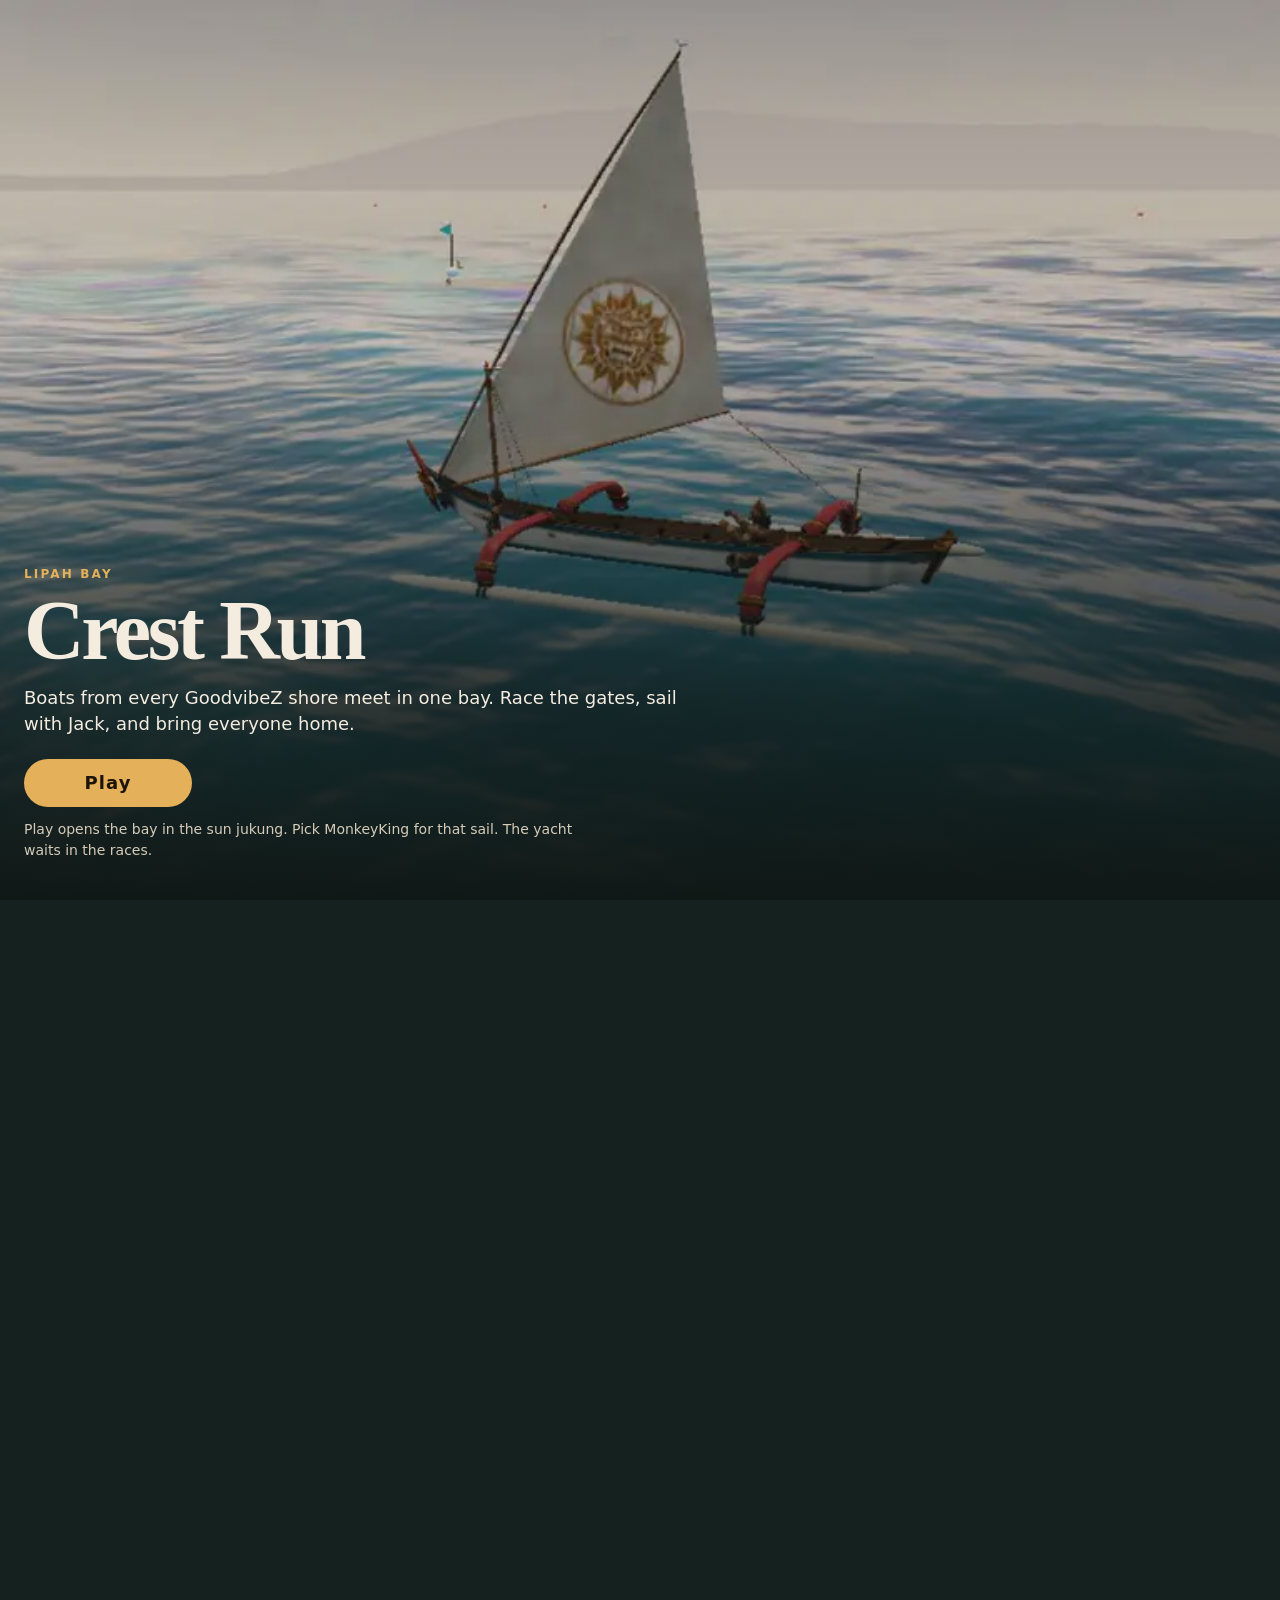
==== index.html @ a3e2baae "Deck HUD, Coastal Run naming, and restart stays in deck mode (#4) * Give Coastal Run its own deck HU" ====
<!doctype html>
<html lang="en">
<head>
<meta charset="utf-8">
<meta name="viewport" content="width=device-width, initial-scale=1, maximum-scale=1, user-scalable=no, viewport-fit=cover">
<meta name="mobile-web-app-capable" content="yes">
<meta name="apple-mobile-web-app-capable" content="yes">
<meta name="apple-mobile-web-app-status-bar-style" content="black-translucent">
<meta name="apple-mobile-web-app-title" content="Crest Run">
<meta name="theme-color" content="#101816">
<meta name="description" content="Crest Run is the bay where the boats meet. Race, sail with Jack, and bring everyone home.">
<link rel="preload" as="image" href="./assets/film/bay-poster.webp" fetchpriority="high">
<link rel="manifest" href="./manifest.webmanifest">
<link rel="icon" href="./assets/icon.svg" type="image/svg+xml">
<link rel="apple-touch-icon" href="./assets/icon-180.png">
<title>Crest Run</title>
<link rel="stylesheet" href="./css/game.css?v=b016c49c">
<script type="importmap">{ "imports": { "three": "./vendor/three-0.186.1/build/three.module.js", "three/addons/": "./vendor/three-0.186.1/examples/jsm/" } }</script>
</head>
<body>
<canvas id="c"></canvas>

<!-- the play layer takes the thumbs during a race -->
<div id="play" class="layer hidden"></div>

<div id="hud" class="layer hidden" aria-live="off">
  <div id="h-edge"></div>
  <div id="h-prog"><i id="h-prog-me"></i></div>
  <div id="h-pos"><b id="h-place">1</b><span id="h-of">/4</span><small id="h-lap">LAP 1/2</small></div>
  <div id="h-clock"><b id="h-time">0:00.0</b><small id="h-gap"></small></div>
  <div id="h-top">
    <button id="h-view" class="hbtn" aria-label="Change the view"><svg viewBox="0 0 24 24"><path d="M2 12s4-7 10-7 10 7 10 7-4 7-10 7S2 12 2 12z" fill="none" stroke="currentColor" stroke-width="2"/><circle cx="12" cy="12" r="3" fill="currentColor"/></svg></button>
    <button id="h-recentre" class="hbtn" aria-label="Recentre steering"><svg viewBox="0 0 24 24"><circle cx="12" cy="12" r="8" fill="none" stroke="currentColor" stroke-width="2"/><circle cx="12" cy="12" r="2.2" fill="currentColor"/><path d="M12 1v5M12 18v5M1 12h5M18 12h5" stroke="currentColor" stroke-width="2"/></svg></button>
    <button id="h-vr" class="hbtn hidden" aria-label="Play in the headset"><b>VR</b></button>
    <button id="h-pause" class="hbtn" aria-label="Pause"><svg viewBox="0 0 24 24"><rect x="6" y="5" width="4" height="14" rx="1" fill="currentColor"/><rect x="14" y="5" width="4" height="14" rx="1" fill="currentColor"/></svg></button>
  </div>
  <div id="h-arrow"><svg viewBox="0 0 40 40"><path d="M20 4l12 20h-8v12h-8V24H8z" fill="currentColor"/></svg></div>
  <div id="h-msg"></div>
  <div id="h-count"></div>
  <div id="h-warn"></div>
  <div id="bossbar"><b id="bb-name"></b><div id="bb-hp"><i id="bb-hp-fill"></i></div><div id="bb-st"><i id="bb-st-fill"></i></div><small id="bb-cast"></small></div>
  <!-- speed and boost sit beside the boost button, clear of the player's yacht in the middle -->
  <div id="h-dash">
    <span id="h-chain"></span>
    <div id="h-speed"><b id="h-kmh">0</b><small id="h-unit">km/h</small></div>
    <div id="h-boost"><i id="h-boost-fill"></i></div>
  </div>
  <div id="h-left"><div id="h-steer"><i id="h-knob"></i></div><span id="h-left-label">HOLD: DRIFT</span></div>
  <div id="h-boostbtn"><span>BOOST</span></div>
  <!-- the level on the deck: where the gun points, and the flare (shown in its second half) -->
  <div id="deck-cross"><i></i></div>
  <button id="h-flare" class="hidden" aria-label="Fire a flare"><b>FLARE</b><small id="h-flares">3</small></button>
  <div id="h-deck">
    <p id="h-deck-title">Coastal Run: Iron Hawk</p>
    <p id="h-deck-hull">HULL ●●●●●</p>
    <p id="h-deck-ammo">AMMO 36</p>
    <p id="h-deck-flares">FLARES 0</p>
    <div id="h-deck-armour"><span id="h-deck-armour-label">HAWK ARMOUR ▮▮▮▮</span><i id="h-deck-armour-bar"><b id="h-deck-armour-fill"></b></i></div>
  </div>
  <p id="h-deck-goal"></p>
  <section id="sail-wind" aria-label="Sailing feedback">
    <div class="sail-eyebrow">JACK'S SAILING TRIAL</div>
    <div class="sail-wind-row">
      <svg class="sail-compass" viewBox="0 0 64 64" aria-hidden="true">
        <circle cx="32" cy="32" r="29" fill="none" stroke="currentColor" opacity=".28"/>
        <path d="M32 22l6 20H26z" fill="currentColor" opacity=".6"/>
        <g id="sail-wind-arrow"><path d="M32 4v13m-4-4l4 5 4-5" fill="none" stroke="currentColor" stroke-width="2.5" stroke-linecap="round" stroke-linejoin="round"/></g>
      </svg>
      <div><small>APPARENT WIND</small><strong id="sail-wind-speed">Finding the breeze</strong><span id="sail-wind-from">Wind felt aboard</span></div>
    </div>
  </section>
  <section id="sail-lesson" class="hidden" aria-label="Sailing lesson" aria-live="polite">
    <span id="sail-lesson-step" class="sail-eyebrow">SAILING SCHOOL</span>
    <h2 id="sail-lesson-title">Find the breeze</h2>
    <p id="sail-lesson-note">A little time on the water before your first voyage.</p>
    <progress id="sail-lesson-progress" value="0" max="1" aria-label="Progress through this exercise"></progress>
    <div class="sail-lesson-actions"><button id="sail-lesson-skip" class="ghost" type="button">Sail freely</button><button id="sail-lesson-done" class="ghost hidden" type="button">Back to the bay</button></div>
  </section>
  <section id="sail-controls" aria-label="Sail controls">
    <div class="sail-control-head"><strong>Sail trim</strong><button id="sail-auto" type="button" aria-pressed="true">Assist ON</button></div>
    <label for="sail-sheet" class="sail-range-label"><span>Ease out</span><span>Sheet in</span></label>
    <input id="sail-sheet" type="range" min="0" max="100" step="1" value="50" aria-label="Sail sheet, from fully eased to sheeted in"/>
    <p id="sail-trim-state">Assist follows the wind</p>
    <div class="sail-floats" aria-label="Outrigger loading">
      <div><span>Port float</span><i><b id="sail-load-port"></b></i></div>
      <div><span>Starboard float</span><i><b id="sail-load-starboard"></b></i></div>
    </div>
    <p id="sail-load-state">Balanced</p>
    <details id="sail-balance">
      <summary>Balance the boat</summary>
      <label for="sail-rig">Rig balance <span id="sail-rig-value">Centred</span></label>
      <input id="sail-rig" type="range" min="-100" max="100" step="1" value="0" aria-label="Rig balance, effort aft to forward"/>
      <div class="sail-range-label"><span>Effort aft</span><span>Effort forward</span></div>
      <label for="sail-crew">Crew weight <span id="sail-crew-value">Centred</span></label>
      <input id="sail-crew" type="range" min="-100" max="100" step="1" value="0" aria-label="Crew weight, port to starboard"/>
      <div class="sail-range-label"><span>Port</span><span>Starboard</span></div>
      <p id="sail-control-help">Slide left to steer. Move the sheet to take over.</p>
    </details>
  </section>
</div>

<div id="screens" aria-hidden="true">
  <section id="s-boot" class="screen show">
    <div class="logo"><span>CREST</span> <span>RUN</span></div>
    <div class="bar"><i id="boot-bar"></i></div>
    <p id="boot-msg" class="dim">Loading the sea...</p>
    <button id="b-reload" class="ghost hidden">Reload</button>
  </section>

  <section id="s-title" class="screen">
    <div class="logo big"><span>CREST</span> <span>RUN</span></div>
    <p class="tag">The bay where the boats meet.</p>
    <button id="b-start" class="cta">START</button>
    <p id="title-note" class="dim small"></p>
    <div class="corner"><button id="b-title-settings" class="ghost">Settings</button></div>
    <p id="title-build" class="build"></p>
  </section>

  <!-- The bay has its own entrance and journey hub; the root racing game keeps its menu. -->
  <section id="s-bay" class="screen" aria-labelledby="bay-heading">
    <div class="bay-shell">
      <header class="bay-head">
        <div class="bay-brand">
          <img class="bay-mark" src="./assets/textures/sail-emblem.webp" width="52" height="52" alt="" decoding="async">
          <div><span>MONKEYKING &amp; JACK</span><small>LIPAH BAY</small></div>
        </div>
        <div class="hero-actions"><button id="b-bay-races" class="ghost" type="button">Races</button><button id="bay-settings" class="ghost" type="button">Settings</button></div>
      </header>
      <div class="bay-layout">
        <div class="bay-intro">
          <span class="bay-eyebrow">FROM THIS LITTLE BEACH</span>
          <h1 id="bay-heading">Your boat.<br>Your bay.<br>Three voyages.</h1>
          <p class="bay-intro-copy">Read the water, look after one another, and bring everyone home.</p>
          <div class="bay-embark">
            <button id="bay-continue" class="cta" type="button">BEGIN THE MORNING</button>
            <p id="bay-continue-note">Start with Glass Morning, at first light.</p>
          </div>
          <div class="bay-school-row"><button id="bay-practice" class="bay-school" type="button"><span><strong>Sail with Jack</strong><small>Find your balance before the voyage</small></span><span aria-hidden="true">&#x2197;</span></button><button id="bay-replay" class="ghost hidden" type="button">Repeat sailing lesson</button></div>
        </div>
        <div class="bay-voyages">
          <div class="bay-voyages-head"><h2>Three ways home</h2><span id="bay-progress">Your first morning awaits</span></div>
          <div id="bay-journeys" class="bay-journeys" aria-label="Choose a voyage"></div>
          <p class="bay-footnote">Wind, current and the choices you make.</p>
        </div>
      </div>
    </div>
  </section>

  <section id="s-cal" class="screen">
    <div class="panel narrow">
      <h2 id="cal-title">Hold your phone like a steering wheel</h2>
      <div id="cal-wheel"><i id="cal-needle"></i></div>
      <p id="cal-msg">Keep it still for a moment...</p>
      <p id="cal-sound" class="dim small">You should have heard a chime. No sound? Turn the volume up and check the silent switch.</p>
      <div class="row center">
        <button id="b-cal-anyway" class="ghost hidden">Use this position</button>
        <button id="b-cal-touch" class="ghost">Steer by touch instead</button>
      </div>
    </div>
  </section>

  <section id="s-menu" class="screen">
    <div class="menu">
      <div class="menu-head">
        <div class="logo small"><span>CREST</span> <span>RUN</span></div>
        <div class="tabs" id="m-modes"><button data-mode="race" class="on">Race</button><button data-mode="trial">Time trial</button><button data-mode="rescue">Rescue</button><button data-mode="voyage">Voyage</button><button id="b-sailing" data-mode="sailing">Sailing trial</button></div>
        <button id="b-menu-bay" class="ghost" type="button">The bay</button>
        <button id="b-menu-settings" class="ghost">Settings</button>
      </div>
      <div id="m-courses" class="cards"></div>
      <div class="menu-foot">
        <div class="pick" id="p-tune"><small>Tune</small><div id="m-tunes" class="chips one-line"></div></div>
        <div class="pick" id="m-diff-wrap"><small id="m-diff-label">Rivals</small><div id="m-diff" class="chips one-line"><button data-diff="easy">Easy</button><button data-diff="normal">Normal</button><button data-diff="hard">Hard</button></div></div>
        <div class="pick boat-pick" id="p-colour"><small>Boat</small><div id="m-boats" class="boat-cards"></div><div id="m-liveries" class="dots"></div></div>
        <p id="m-hint"></p>
        <button id="b-go" class="cta">RACE</button>
      </div>
    </div>
  </section>

  <section id="s-results" class="screen">
    <div class="panel wide results">
      <!-- the title across the top, two columns under it, the tip on one line: every line stands clear of the buttons in a
           browser tab of a small phone too -->
      <h2 id="r-title"></h2>
      <div class="res-cols">
        <div class="res-main">
          <div class="res-top"><div id="r-place"></div><div><p id="r-time"></p><p id="r-best" class="dim"></p></div><div id="r-medal"></div></div>
          <ul id="r-news"></ul>
        </div>
        <div class="res-side">
          <div id="r-table"></div>
          <p id="r-stats" class="dim small"></p>
        </div>
      </div>
      <p id="r-tip" class="small"></p>
      <div class="row center sticky"><button id="b-nextcourse" class="cta hidden"></button><button id="b-retry" class="cta">RACE AGAIN</button><button id="b-next" class="ghost">Courses</button></div>
    </div>
  </section>

  <!-- a rescue voyage: the three choices before leaving (Kies), and the telling on the beach afterwards (Veranker) -->
  <section id="s-kies" class="screen">
    <div class="panel wide kies">
      <h2 id="k-title"></h2>
      <p id="k-story" class="small"></p>
      <p id="k-ask" class="small"></p>
      <div id="k-rows"></div>
      <div class="row center sticky"><button id="b-kies-go" class="cta">SAIL</button><button id="b-kies-book" class="ghost">Leaves</button><button id="b-kies-back" class="ghost">Back</button></div>
    </div>
  </section>
  <section id="s-beach" class="screen">
    <div class="panel wide beach">
      <h2 id="v-title"></h2>
      <div class="vcols"><div id="v-qs"></div><div id="v-leaves"></div></div>
      <div class="row center sticky"><button id="b-beach-done" class="cta">DONE</button></div>
    </div>
  </section>

  <section id="s-pause" class="screen">
    <div class="panel narrow">
      <h2>Paused</h2>
      <div class="col">
        <button id="b-resume" class="cta">RESUME</button>
        <button id="b-restart" class="ghost">Restart</button>
        <button id="b-pause-settings" class="ghost">Settings</button>
        <button id="b-quit" class="ghost">Quit to courses</button>
      </div>
    </div>
  </section>

  <section id="s-settings" class="screen">
    <div class="panel wide">
      <h2>Settings</h2>
      <div class="grid" id="set-grid">
        <label>Steering<div class="chips" data-set="steering"><button data-v="auto">Auto</button><button data-v="tilt">Tilt</button><button data-v="touch">Touch</button></div></label>
        <label><span>Full lock at <b id="set-maxdeg-v">25</b> degrees of tilt</span><input id="set-maxdeg" type="range" min="12" max="40" step="1"></label>
        <label>Reverse tilt<div class="chips" data-set="invert"><button data-v="false">Off</button><button data-v="true">On</button></div></label>
        <label>Camera<div class="chips" data-set="camera"><button data-v="chase">Chase</button><button data-v="high">High</button><button data-v="low">Low</button></div></label>
        <label>Camera motion<div class="chips" data-set="motion"><button data-v="full">Full</button><button data-v="calm">Calm</button></div></label>
        <label>Sound<div class="chips" data-set="sound"><button data-v="true">On</button><button data-v="false">Off</button></div></label>
        <label>Music<div class="chips" data-set="music"><button data-v="true">On</button><button data-v="false">Off</button></div></label>
        <label>Picture quality<div class="chips" data-set="quality"><button data-v="auto">Auto</button><button data-v="low">Low</button><button data-v="mid">Mid</button><button data-v="high">High</button></div></label>
        <label>Speed in<div class="chips" data-set="units"><button data-v="kmh">km/h</button><button data-v="kn">knots</button></div></label>
      </div>
      <div class="row center sticky">
        <button id="b-recal" class="ghost">Set straight ahead again</button>
        <button id="b-card" class="ghost">Test card</button>
        <button id="b-set-done" class="cta">DONE</button>
      </div>
    </div>
  </section>

  <section id="s-card" class="screen">
    <div class="panel wide">
      <h2>Test card</h2>
      <p class="dim small">Numbers of this phone and this session, for the test notes. Copy it and paste it in the chat.</p>
      <pre id="card-text"></pre>
      <div class="row center"><button id="b-card-copy" class="cta">COPY</button><button id="b-card-reset" class="ghost">Erase progress</button><button id="b-card-done" class="ghost">Back</button></div>
    </div>
  </section>

  <section id="s-resume" class="screen">
    <div class="panel narrow"><h2>Paused</h2><p>The game was in the background.</p><button id="b-resume2" class="cta">RESUME</button></div>
  </section>

  <section id="s-sensors" class="screen">
    <div class="panel narrow"><h2>The motion sensors stopped</h2><p>The race is paused. Steer with your left thumb: slide it left and right. Your right thumb boosts.</p>
      <div class="col"><button id="b-resume3" class="cta">RESUME WITH TOUCH</button><button id="b-sensors-tilt" class="ghost">Try tilt again</button></div></div>
  </section>

  <section id="s-rotate" class="screen solid">
    <div class="rot"><svg viewBox="0 0 64 64"><rect x="20" y="6" width="24" height="44" rx="4" fill="none" stroke="currentColor" stroke-width="3"/><path d="M50 40a22 22 0 0 1-18 18" fill="none" stroke="currentColor" stroke-width="3"/><path d="M30 54l3 5 4-6" fill="none" stroke="currentColor" stroke-width="3"/></svg><p>Turn your phone sideways</p>
      <p class="dim small">Nothing happens? Switch off Portrait Orientation Lock in Control Centre.</p></div>
  </section>
</div>
<div id="site">
  <a class="skip" href="#b-play">Skip to Play</a>
  <header class="hero">
    <div id="hero-media" class="hero-media">
      <img src="./assets/film/bay-poster.webp" alt="" width="960" height="540" fetchpriority="high" decoding="async">
      <video id="hero-film" muted loop playsinline poster="./assets/film/bay-poster.webp" preload="none" disablepictureinpicture disableremoteplayback>
        <source src="./assets/film/bay-loop.webm" type="video/webm">
        <source src="./assets/film/bay-loop.mp4" type="video/mp4">
      </video>
    </div>
    <div class="hero-shade"></div>
    <div class="hero-copy">
      <p class="eyebrow">Lipah Bay</p>
      <h1>Crest Run</h1>
      <p class="lede">Boats from every GoodvibeZ shore meet in one bay. Race the gates, sail with Jack, and bring everyone home.</p>
      <div class="hero-actions"><button id="b-play" class="cta" type="button">Play</button></div>
      <p class="hero-note">Play opens the bay in the sun jukung. Pick MonkeyKing for that sail. The yacht waits in the races.</p>
    </div>
  </header>
  <section class="band story" aria-labelledby="story-heading">
    <div class="band-inner">
      <h2 id="story-heading">One series, one shore</h2>
      <p>Crest Run is the connecting series. Race, time trial, MonkeyKing’s voyages, Jack’s sailing and Coastal Run: Iron Hawk share this water. The Emperor, Alpacalips and Friendly Fighters belong to the same story. The shore is temple stone, palm and lagoon. White, orange and cyan belong to the boats.</p>
      <ul class="series">
        <li><b>Emperor shooter</b><span>Coming soon</span></li>
        <li><b>Alpacalips</b><span>Part of the series</span></li>
        <li><b>Friendly Fighters</b><span>Part of the series</span></li>
        <li><b>Canal Crush</b><span>Coming soon</span></li>
        <li><b>K3-racer</b><span>Coming soon</span></li>
      </ul>
    </div>
  </section>
  <section class="band modes" aria-labelledby="modes-heading">
    <div class="band-inner">
      <h2 id="modes-heading">What you can play</h2>
      <div id="site-modes" class="mode-grid">
        <button type="button" class="mode-card" data-play="bay"><b>The bay</b><small>MonkeyKing and Jack. Three voyages from the beach.</small></button>
        <button type="button" class="mode-card" data-play="sailing"><b>Jack’s sailing</b><small>Wind, sheet and the balance of the floats.</small></button>
        <button type="button" class="mode-card" data-play="race"><b>Race</b><small>Gates, ramps and three rivals.</small></button>
        <button type="button" class="mode-card" data-play="trial"><b>Time trial</b><small>You, the clock and your ghost.</small></button>
        <button type="button" class="mode-card" data-play="hawk"><b>Coastal Run: Iron Hawk</b><small>Fought from the deck. The boat sails; you aim.</small></button>
        <button type="button" class="mode-card" data-play="llama"><b>Llama Island</b><small>Bring the crew and the llamas ashore.</small></button>
        <button type="button" class="mode-card" data-play="dragon"><b>The World Dragon</b><small>A boss the size of an island.</small></button>
        <button type="button" class="mode-card" data-play="levi"><b>The Leviathan</b><small>A sea guardian in three phases.</small></button>
      </div>
    </div>
  </section>
  <section class="band boats" aria-labelledby="boats-heading">
    <div class="band-inner">
      <h2 id="boats-heading">Your boat</h2>
      <p>The bay is sailed in a jukung. The yacht is there when you race.</p>
      <div id="site-boats" class="boat-cards">
        <button type="button" class="boat-card on" data-craft="sun" aria-pressed="true"><b>Sun jukung</b><small>White sail, orange and cyan. The boat Play uses.</small></button>
        <button type="button" class="boat-card" data-craft="mk" aria-pressed="false"><b>MonkeyKing jukung</b><small>The same hull, with the king’s sail.</small></button>
        <button type="button" class="boat-card" data-craft="yacht" aria-pressed="false"><b>Yacht</b><small>For the races. Play still opens the bay in a jukung.</small></button>
      </div>
    </div>
  </section>
  <p id="site-build" class="colophon"></p>
</div>
<div id="toast"></div>
<!-- a file of the game that does not arrive (a weak connection) must not leave "Loading the sea..." up for ever -->
<script>
window.addEventListener('error', function (e) {
  var t = e.target;
  if (window.__ready || !t || t === window || !(t.tagName === 'SCRIPT' || (t.tagName === 'LINK' && t.rel === 'stylesheet'))) return;
  var m = document.getElementById('boot-msg'), b = document.getElementById('b-reload');
  if (m) m.textContent = 'A file of the game did not arrive. Check the connection, then reload.';
  if (b) { b.classList.remove('hidden'); b.onclick = function () { location.reload(); }; }
}, true);
</script>
<script type="module" src="./src/main.mjs?v=b016c49c"></script>
</body>
</html>
---- css/game.css ----
/* game.css: the page is one canvas with the game's screens and the race display on top. Landscape phone first; the safe-area
   insets keep text and buttons clear of the notch and the home indicator. Written 2026-11-13 by the yacht project session.
   After review r3: every tap target is at least 44 px, nothing over the moving picture uses a backdrop blur (plain dark plates
   instead), race texts sit on a dark band, warnings and toasts stay out of the boat's area. */
:root { --gold: #e4b15a; --teal: #8fd0c8; --cyan: #3ec8d8; --livery: #ff7a2e; --paper: #f3ecdf; --muted: #d5cbb8;
  --ink: #101816; --panel: rgba(16, 24, 22, 0.9); --plate: rgba(22, 34, 32, 0.78); --line: rgba(228, 177, 90, 0.32);
  --serif: "Iowan Old Style", Palatino, "Palatino Linotype", Georgia, serif;
  --sans: system-ui, -apple-system, "Segoe UI", Roboto, "Helvetica Neue", Arial, sans-serif;
  --sl: env(safe-area-inset-left, 0px); --sr: env(safe-area-inset-right, 0px); --st: env(safe-area-inset-top, 0px); --sb: env(safe-area-inset-bottom, 0px); }
html, body { margin: 0; background: var(--ink); }
html:has(body.in-game), body.in-game { height: 100%; overflow: hidden; overscroll-behavior: none; }
body:not(.in-game) { min-height: 100%; overflow: auto; touch-action: pan-y; }
body:not(.in-game) #c,
body:not(.in-game) #screens,
body:not(.in-game) #hud,
body:not(.in-game) #play,
body:not(.in-game) #toast { visibility: hidden; }
body { font-family: var(--sans); color: var(--paper); font-size: 16px; line-height: 1.45;
  -webkit-user-select: none; user-select: none; -webkit-touch-callout: none; -webkit-tap-highlight-color: transparent; touch-action: none; }
:focus-visible { outline: 3px solid var(--gold); outline-offset: 3px; }
button { font: inherit; color: inherit; background: none; border: 0; padding: 0; cursor: pointer; touch-action: manipulation; }
#c { position: fixed; inset: 0; width: 100%; height: 100%; display: block; }
.layer { position: fixed; inset: 0; }
.hidden { display: none !important; }
.dim { opacity: 0.78; } .small { font-size: 12.5px; }
h2 { margin: 0 0 10px; font-size: 20px; letter-spacing: 0.02em; }
p { margin: 6px 0; }
/* a small padlock drawn with two boxes (no font, no picture) */
.lock { display: inline-block; position: relative; width: 10px; height: 8px; margin: 0 6px 0 1px; background: currentColor; border-radius: 2px; vertical-align: -1px; flex: none; }
.lock::before { content: ""; position: absolute; left: 1.5px; top: -5px; width: 4px; height: 5px; border: 1.5px solid currentColor; border-bottom: 0; border-radius: 3.5px 3.5px 0 0; }

/* ---------- screens ---------- */
#screens { position: fixed; inset: 0; z-index: 4; pointer-events: none; }
.screen { position: absolute; inset: 0; display: none; align-items: center; justify-content: center; flex-direction: column; text-align: center;
  padding: calc(10px + var(--st)) calc(14px + var(--sr)) calc(10px + var(--sb)) calc(14px + var(--sl)); box-sizing: border-box; pointer-events: auto; }
.screen.show { display: flex; }
.screen.solid { background: var(--ink); }
#s-title, #s-boot { background: linear-gradient(180deg, rgba(6, 18, 31, 0.10) 0%, rgba(6, 18, 31, 0.0) 45%, rgba(6, 18, 31, 0.55) 100%); }
#s-menu { background: rgba(6, 18, 31, 0.46); }
.logo { font-family: var(--serif); font-weight: 700; font-style: normal; letter-spacing: -0.03em; font-size: 44px; line-height: 0.95; text-shadow: 0 2px 12px rgba(0, 0, 0, 0.45); }
.logo span:first-child { color: var(--paper); } .logo span:last-child { color: var(--gold); }
.logo.big { font-size: min(17vh, 84px); } .logo.small { font-size: 22px; text-align: left; }
.tag { font-size: 16px; text-shadow: 0 1px 8px rgba(0, 0, 0, 0.6); margin: 10px 0 18px; }
.build { position: absolute; left: calc(14px + var(--sl)); bottom: calc(8px + var(--sb)); margin: 0; font-size: 12px; opacity: 0.6; text-shadow: 0 1px 3px rgba(0, 0, 0, 0.8); }
.bar { width: 220px; height: 5px; background: rgba(255, 255, 255, 0.18); border-radius: 3px; margin: 18px auto 8px; overflow: hidden; }
.bar i { display: block; height: 100%; width: 0; background: var(--gold); transition: width 0.25s; }
.cta { background: var(--gold); color: #1c1408; font-weight: 800; font-size: 18px; letter-spacing: 0.06em; padding: 0 28px; min-height: 48px; border-radius: 999px; min-width: 140px; }
.cta:focus-visible { outline-color: #1c1408; }
.cta:active { transform: scale(0.97); }
.ghost { border: 1px solid var(--line); background: var(--plate); padding: 0 16px; min-height: 44px; border-radius: 999px; font-weight: 600; font-size: 13.5px; }
.corner { position: absolute; right: calc(14px + var(--sr)); top: calc(12px + var(--st)); }
.panel { background: var(--panel); border: 1px solid var(--line); border-radius: 18px; padding: 16px 20px; max-height: 100%; overflow: auto; box-sizing: border-box; }
.panel { touch-action: pan-y; -webkit-overflow-scrolling: touch; }
.panel.narrow { width: min(430px, 92%); } .panel.wide { width: min(780px, 100%); }
.row { display: flex; gap: 10px; align-items: center; flex-wrap: wrap; margin-top: 12px; } .row.center { justify-content: center; }
/* the button row of a tall panel stays in view while the rest scrolls under it: the panel visibly scrolls and DONE is never lost */
.row.sticky { position: sticky; bottom: -16px; margin: 12px -20px -16px; padding: 10px 20px 14px; background: linear-gradient(180deg, rgba(6, 18, 31, 0), rgba(6, 18, 31, 0.96) 38%); }
.col { display: flex; flex-direction: column; gap: 9px; align-items: stretch; }
.chips { display: inline-flex; gap: 6px; flex-wrap: wrap; }
.chips button { border: 1px solid var(--line); background: var(--plate); padding: 0 12px; min-height: 44px; border-radius: 999px; font-size: 13px; font-weight: 600; display: inline-flex; align-items: center; }
.chips button.on, .tabs button.on { background: var(--gold); color: #2a1a00; border-color: var(--gold); }
.chips button.locked { opacity: 0.66; }

/* ---------- calibration ---------- */
#cal-wheel { --p: 0; width: 96px; height: 96px; margin: 16px auto 14px; border-radius: 50%; border: 5px solid rgba(255, 255, 255, 0.85); position: relative; box-shadow: 0 0 0 3px rgba(0, 0, 0, 0.2); }
/* the ring around the wheel fills while the pose is taken */
#cal-wheel::before { content: ""; position: absolute; inset: -13px; border-radius: 50%; background: conic-gradient(var(--teal) calc(var(--p) * 1turn), rgba(255, 255, 255, 0.16) 0);
  -webkit-mask: radial-gradient(farthest-side, transparent calc(100% - 5px), #000 calc(100% - 4px)); mask: radial-gradient(farthest-side, transparent calc(100% - 5px), #000 calc(100% - 4px)); }
#cal-wheel::after { content: ""; position: absolute; left: 50%; top: -9px; width: 4px; height: 12px; margin-left: -2px; background: var(--gold); border-radius: 2px; }
#cal-needle { position: absolute; left: 50%; top: 50%; width: 6px; height: 44px; margin: -44px 0 0 -3px; background: var(--teal); border-radius: 3px; transform-origin: 50% 100%; }
#cal-wheel.ok { border-color: var(--teal); box-shadow: 0 0 22px rgba(63, 224, 208, 0.7); }

/* ---------- menu ---------- */
.menu { width: 100%; height: 100%; display: flex; flex-direction: column; gap: 8px; }
.menu-head { display: flex; align-items: center; justify-content: space-between; gap: 10px; }
/* a rescue voyage: the choices before leaving and the telling on the beach (0.8.0) */
.kies h2, .beach h2 { margin: 0 0 4px; } .kies p { margin: 2px 0; }
#k-ask { color: var(--gold); min-height: 0; }
.kies .vq { margin-top: 12px; } .beach .vq .opts button.tab { border-radius: 14px; }
.krow { display: grid; grid-template-columns: 96px 1fr 1fr; gap: 8px; align-items: stretch; margin: 7px 0; text-align: left; }
.krow > span { align-self: center; font-weight: 800; letter-spacing: 0.08em; font-size: 12px; opacity: 0.85; }
.krow button, .vq button { border: 2px solid var(--line); background: var(--plate); border-radius: 14px; padding: 6px 12px; min-height: 48px; text-align: left; }
.krow button b, .krow button small { display: block; } .krow button small { opacity: 0.8; font-size: 12px; }
.krow button.on, .vq button.on { border-color: var(--gold); box-shadow: 0 0 0 2px rgba(255, 194, 74, 0.25); }
.vq { display: grid; grid-template-columns: 96px 1fr; gap: 4px 8px; margin: 6px 0; text-align: left; align-items: center; }
.vq > span { font-weight: 800; letter-spacing: 0.08em; font-size: 12px; opacity: 0.85; } .vq > span small { display: block; font-weight: 400; letter-spacing: 0; opacity: 0.8; } .vq p { margin: 0; } .vq .opts { display: flex; gap: 6px; flex-wrap: wrap; grid-column: 2; }
.vq button { min-height: 44px; padding: 4px 12px; font-size: 13px; border-radius: 999px; } .vq button.next { border-style: dashed; margin-left: auto; } .vq .told { grid-column: 2; color: var(--gold); font-size: 12.5px; min-height: 16px; }
/* the telling: the question on the left, the table with its nine leaves on the right (0.9.0) */
.vcols { display: grid; grid-template-columns: minmax(0, 1fr) minmax(0, 1.12fr); gap: 14px; align-items: start; margin-top: 4px; }
.beach .vq { grid-template-columns: 1fr; margin: 0; } .beach .vq .opts, .beach .vq .told { grid-column: 1; } .beach .vq > span small { display: inline; margin-left: 8px; }
.beach .vq .opts { flex-direction: column; align-items: stretch; flex-wrap: nowrap; } .beach .vq button.next { margin-left: 0; }
.leaves { display: grid; grid-template-columns: repeat(3, 1fr); gap: 3px 5px; font-size: 11px; text-align: left; padding: 6px 9px; border-radius: 12px; max-width: 281px; margin: 0 auto;
  background: repeating-linear-gradient(180deg, #6a4526 0 31%, #57371d 31% 33.3%), #6a4526; box-shadow: inset 0 0 0 2px rgba(0, 0, 0, 0.28), 0 6px 18px rgba(0, 0, 0, 0.35); }
.leaves .leaf { border: 0; background: none; padding: 0; min-height: 0; opacity: 1; line-height: 0; cursor: pointer; border-radius: 50%; }
.leaves .leaf svg { width: 100%; height: auto; display: block; } .leaves .leaf .blade { fill: #3d2a18; stroke: #2c1d10; } .leaves .leaf .sign { stroke: #5a4026; opacity: 0.55; } .leaves .leaf .rib { stroke: #2c1d10; }
.leaves .leaf.on .blade { fill: #ecdcae; stroke: #b99a5a; } .leaves .leaf.on .sign { stroke: #4a2c12; opacity: 1; } .leaves .leaf.on .rib { stroke: #d2bd86; }
.leaves .leaf.sel { filter: drop-shadow(0 0 5px rgba(255, 194, 74, 0.9)); }
.leaves .hd { color: #f1e2c4; } #v-leaftext { grid-column: 1 / -1; color: #f6ead0; font-size: 12px; min-height: 30px; padding: 3px 4px 0 6px; line-height: 1.25; }
@media (max-width: 560px) { .vcols { grid-template-columns: 1fr; } }
/* the pay-off of a full count (0.14.0): the three tables of nine fold into a cube. Front = the first voyage, right = the second,
   top = the third. The two outer tables hang on the front's edges and swing back a quarter turn while the whole turns to show
   three faces. Sizes hang on --s, the edge of the cube. */
.cube-scene { --s: 96px; height: calc(var(--s) * 2.1); perspective: 640px; display: grid; place-items: center; }
.cube { position: relative; width: var(--s); height: var(--s); transform-style: preserve-3d; transform: translate3d(0, calc(var(--s) * 0.2), 0) rotateX(-26deg) rotateY(-36deg); }
.cube .face { position: absolute; left: 0; top: 0; width: 100%; height: 100%; box-sizing: border-box; display: grid; grid-template-columns: repeat(3, 1fr); grid-template-rows: repeat(3, 1fr); gap: 1px; padding: 3px; background: #2c1d10; border: 1px solid #b99a5a; border-radius: 3px; }
.cube .f0 { transform: translateZ(calc(var(--s) / 2)); }
.cube .f1 { left: 100%; transform-origin: 0 50%; transform: translateZ(calc(var(--s) / 2)) rotateY(90deg); filter: brightness(0.8); }
.cube .f2 { top: -100%; transform-origin: 50% 100%; transform: translateZ(calc(var(--s) / 2)) rotateX(90deg); filter: brightness(1.1); }
.cube i { display: grid; place-items: center; background: #3d2a18; border-radius: 2px; overflow: hidden; } .cube i svg { width: 100%; height: auto; display: block; }
.cube i .blade { fill: #3d2a18; stroke: #2c1d10; } .cube i .sign { stroke: #5a4026; opacity: 0.55; } .cube i .rib { stroke: #2c1d10; }
.cube i.on .blade { fill: #ecdcae; stroke: #b99a5a; } .cube i.on .sign { stroke: #4a2c12; opacity: 1; } .cube i.on .rib { stroke: #d2bd86; }
.cube.play { animation: cube-turn 1.5s 0.6s cubic-bezier(0.4, 0, 0.2, 1) both, cube-rock 7s 2.6s ease-in-out infinite alternate; }
.cube.play .f1 { animation: cube-f1 1.5s 0.6s cubic-bezier(0.4, 0, 0.2, 1) both; } .cube.play .f2 { animation: cube-f2 1.5s 0.6s cubic-bezier(0.4, 0, 0.2, 1) both; }
@keyframes cube-turn { from { transform: translate3d(calc(var(--s) * -0.5), calc(var(--s) * 0.5), 0) rotateX(0deg) rotateY(0deg); } to { transform: translate3d(0, calc(var(--s) * 0.2), 0) rotateX(-26deg) rotateY(-36deg); } }
@keyframes cube-f1 { from { transform: translateZ(calc(var(--s) / 2)) rotateY(0deg); filter: brightness(1); } to { transform: translateZ(calc(var(--s) / 2)) rotateY(90deg); filter: brightness(0.8); } }
@keyframes cube-f2 { from { transform: translateZ(calc(var(--s) / 2)) rotateX(0deg); filter: brightness(1); } to { transform: translateZ(calc(var(--s) / 2)) rotateX(90deg); filter: brightness(1.1); } }
@keyframes cube-rock { from { transform: translate3d(0, calc(var(--s) * 0.2), 0) rotateX(-26deg) rotateY(-36deg); } to { transform: translate3d(0, calc(var(--s) * 0.2), 0) rotateX(-22deg) rotateY(-52deg); } }
.cubetext { color: #f6ead0; font-size: 12.5px; text-align: center; min-height: 30px; padding-top: 2px; }
.cube-scene:has(.play) + .cubetext { animation: cube-say 0.8s 1.9s both; } @keyframes cube-say { from { opacity: 0; } to { opacity: 1; } }
@media (prefers-reduced-motion: reduce) { .cube.play, .cube.play .face, .cube-scene:has(.play) + .cubetext { animation: none; } }
@media (max-height: 380px) { .cube-scene { --s: 78px; } }
.leaves-old { display: grid; grid-template-columns: 70px repeat(3, 1fr); gap: 4px; margin-top: 8px; font-size: 11.5px; text-align: left; }
.leaves .hd { font-weight: 800; letter-spacing: 0.06em; opacity: 0.8; align-self: center; } .leaves .hd small { display: block; font-weight: 400; opacity: 0.8; letter-spacing: 0; }

@media (max-height: 380px) { .krow { margin: 4px 0; } .krow button { min-height: 44px; padding: 3px 10px; } .leaves { font-size: 10px; gap: 2px 4px; padding: 5px 7px 6px; } #v-leaftext { min-height: 26px; font-size: 11.5px; } .vq { margin: 3px 0; } }
.tabs { display: inline-flex; background: var(--panel); border: 1px solid var(--line); border-radius: 999px; padding: 3px; }
.tabs button { padding: 0 18px; min-height: 44px; border-radius: 999px; font-weight: 700; font-size: 13.5px; }
.cards { flex: 1; display: flex; gap: 12px; align-items: stretch; justify-content: center; min-height: 0; }
.card { flex: 1; max-width: 250px; background: var(--panel); border: 2px solid var(--line); border-radius: 16px; padding: 10px 14px; text-align: left; display: flex; flex-direction: column; justify-content: flex-end;
  position: relative; overflow: hidden; }
.card.on { border-color: var(--gold); box-shadow: 0 0 0 2px rgba(255, 194, 74, 0.25), 0 8px 26px rgba(0, 0, 0, 0.35); }
.card .sw { position: absolute; inset: 0 0 50% 0; }
.card.locked .sw { opacity: 0.35; filter: grayscale(0.6); }
.card b { font-size: 17px; font-style: italic; position: relative; } .card small { display: block; opacity: 0.86; position: relative; margin-top: 2px; font-size: 12.5px; }
.card.locked b, .card.locked small { opacity: 0.8; }
.card .medal { position: absolute; right: 10px; top: 10px; }
.menu-foot { display: grid; grid-template-columns: auto minmax(0, 1fr) auto; grid-template-areas: "boats boats go" "tune diff go" "hint hint go"; gap: 8px 12px; align-items: center; }
.pick { display: flex; align-items: center; gap: 8px; text-align: left; min-width: 0; }
.pick > small { flex: none; width: 56px; font-size: 12px; font-weight: 700; letter-spacing: 0.08em; text-transform: uppercase; opacity: 0.85; text-shadow: 0 1px 4px rgba(0, 0, 0, 0.7); }
#p-tune { grid-area: tune; } #m-diff-wrap { grid-area: diff; } #p-colour { grid-area: boats; } #m-hint { grid-area: hint; } #b-go { grid-area: go; align-self: end; justify-self: end; min-height: 48px; min-width: 132px; }
.boat-pick { flex-direction: column; align-items: stretch; gap: 6px; }
.boat-pick > small { width: auto; }
.boat-cards { display: flex; gap: 8px; flex-wrap: wrap; }
.boat-card { flex: 1 1 120px; min-width: 44px; min-height: 44px; padding: 8px 12px; text-align: left; border-radius: 12px; border: 1px solid var(--line); background: var(--plate); }
.boat-card b { display: block; font-family: var(--serif); font-size: 15px; font-weight: 600; line-height: 1.2; }
.boat-card small { display: block; margin-top: 2px; color: var(--muted); font-size: 12px; line-height: 1.3; }
.boat-card.on { border-color: var(--gold); box-shadow: inset 3px 0 0 var(--livery); }
.menu .boat-card { padding: 6px 10px; }
.menu .boat-card small { display: none; }
.menu .boat-card b { font-size: 13px; }
.chips.one-line { flex-wrap: nowrap; }
#m-hint { margin: 0; font-size: 12.5px; line-height: 1.25; text-align: left; opacity: 0.95; background: var(--plate); border-radius: 10px; padding: 5px 10px; box-sizing: border-box; align-self: center; }   /* never cut: the row grows with it */
.dots { display: inline-flex; gap: 0; }
.dots button { width: 44px; height: 44px; display: flex; align-items: center; justify-content: center; position: relative; color: #06121f; }
.dots button i { display: block; width: 28px; height: 28px; border-radius: 50%; border: 2px solid rgba(255, 255, 255, 0.6); box-sizing: border-box; }
.dots button.on i { border-color: var(--gold); box-shadow: 0 0 0 3px var(--gold); }
.dots button.locked i { opacity: 0.5; }
/* the three other boats, beside the yacht's colours */
.dots button.boat { width: 58px; padding: 0; font-size: 13px; font-weight: 800; color: #fff; border-radius: 999px; } .dots button.boat.on { color: #06121f; background: var(--gold); }
.dots button .lock { position: absolute; left: 50%; top: 50%; margin: -2px 0 0 -5px; color: #fff; filter: drop-shadow(0 1px 2px rgba(0, 0, 0, 0.9)); }
.medal-dot { display: inline-block; width: 22px; height: 22px; border-radius: 50%; border: 2px solid rgba(255, 255, 255, 0.7); box-shadow: inset 0 -3px 0 rgba(0, 0, 0, 0.18); }
.medal-dot.gold { background: radial-gradient(circle at 35% 30%, #fff3b0, #ffc832 55%, #c98a00); } .medal-dot.silver { background: radial-gradient(circle at 35% 30%, #ffffff, #cfd6de 55%, #8a94a0); }
.medal-dot.bronze { background: radial-gradient(circle at 35% 30%, #ffd9b0, #cf8a4a 55%, #8a4f1c); } .medal-dot.none { background: transparent; opacity: 0.35; }

/* ---------- results: the place, then the medal, then the news one by one ----------
   The title across the top; two columns under it (the result and its news on the left, the table and the numbers on the
   right); the tip on one line across the bottom. So nothing runs under the buttons at the height a browser tab leaves on a
   phone held sideways (325 to 362 px; the outside critic's finding 2). */
.results { text-align: left; }
#r-title { margin: 0 0 6px; font-size: 18px; }
.res-cols { display: grid; grid-template-columns: minmax(0, 1.1fr) minmax(0, 1fr); gap: 0 20px; align-items: start; }
.res-side { border-left: 1px solid var(--line); padding-left: 18px; }
.res-top { display: flex; align-items: center; gap: 16px; }
.res-top p { margin: 2px 0; }
#r-place:empty, #r-news:empty, #r-table:empty, #r-tip:empty { display: none; }
#r-stats { display: flex; flex-wrap: wrap; gap: 1px 14px; margin: 6px 0 0; } #r-stats span { white-space: nowrap; }
#r-tip { margin: 8px 0 0; }
#r-place { font-size: 62px; font-weight: 900; font-style: italic; line-height: 1; color: var(--gold); min-width: 84px; text-align: center; animation: pop 0.45s cubic-bezier(0.2, 1.6, 0.4, 1) both; }
#r-place small { font-size: 22px; color: #fff; }
#r-time { font-size: 24px; font-weight: 800; font-variant-numeric: tabular-nums; }
#r-medal { margin-left: auto; text-align: center; font-size: 12px; font-weight: 800; letter-spacing: 0.08em; text-transform: uppercase; }
#r-medal .medal-dot { display: block; margin: 0 auto 4px; width: 58px; height: 58px; border-width: 4px; animation: pop 0.55s 0.45s cubic-bezier(0.2, 1.6, 0.4, 1) both; box-shadow: inset 0 -5px 0 rgba(0, 0, 0, 0.2), 0 0 24px rgba(255, 200, 50, 0.45); }
#r-medal span.name { display: block; animation: pop 0.4s 0.6s both; }
@keyframes pop { from { transform: scale(0.2); opacity: 0; } to { transform: scale(1); opacity: 1; } }
#r-news { list-style: none; margin: 8px 0 0; padding: 0; display: flex; gap: 6px; flex-wrap: wrap; }
#r-news li { background: rgba(255, 194, 74, 0.18); border: 1px solid rgba(255, 194, 74, 0.5); color: #ffe2a0; border-radius: 999px; padding: 4px 10px; font-size: 13px; font-weight: 700; animation: pop 0.4s cubic-bezier(0.2, 1.6, 0.4, 1) both; }
#r-table { display: grid; grid-template-columns: auto 1fr auto; gap: 2px 12px; font-variant-numeric: tabular-nums; font-size: 14px; margin: 2px 0 0; }
#r-table .me { color: var(--gold); font-weight: 800; }

/* ---------- settings and the test card ---------- */
.grid { display: grid; grid-template-columns: repeat(3, 1fr); gap: 10px 16px; text-align: left; }
.grid label { font-size: 12.5px; opacity: 0.96; display: flex; flex-direction: column; gap: 5px; min-width: 0; }
.grid .chips { flex-wrap: nowrap; } .grid .chips button { padding: 0 10px; flex: 1; justify-content: center; }
input[type=range] { width: 100%; height: 44px; margin: 0; accent-color: var(--gold); }
pre { text-align: left; white-space: pre-wrap; word-break: break-word; font-size: 12px; line-height: 1.35; background: rgba(0, 0, 0, 0.35); border-radius: 10px; padding: 8px 10px; max-height: 44vh; overflow: auto;
  -webkit-user-select: text; user-select: text; touch-action: pan-y; }
.rot svg { width: 84px; height: 84px; } .rot p { font-size: 18px; font-weight: 700; } .rot p.small { font-size: 12.5px; font-weight: 500; }
/* notes appear at the top, clear of the buttons at the bottom; in a race below the clock, clear of speed and boost */
#toast { position: fixed; left: 50%; top: calc(58px + var(--st)); transform: translateX(-50%); background: rgba(6, 18, 31, 0.92); border: 1px solid var(--line); border-radius: 14px; padding: 8px 16px; font-size: 13.5px;
  opacity: 0; transition: opacity 0.25s; pointer-events: none; max-width: min(86%, 560px); text-align: center; z-index: 5; }
#toast.show { opacity: 1; }
#toast.race { top: calc(104px + var(--st)); }

/* ---------- the race display ---------- */
#hud { pointer-events: none; font-variant-numeric: tabular-nums; text-shadow: 0 1px 2px rgba(0, 0, 0, 0.95), 0 0 8px rgba(0, 0, 0, 0.6); }
#hud::before { content: ""; position: absolute; left: 0; right: 0; top: 0; height: calc(104px + var(--st)); background: linear-gradient(180deg, rgba(6, 18, 31, 0.62), rgba(6, 18, 31, 0)); }
#hud::after { content: ""; position: absolute; left: 0; right: 0; bottom: 0; height: calc(112px + var(--sb)); background: linear-gradient(0deg, rgba(6, 18, 31, 0.6), rgba(6, 18, 31, 0)); }
#hud > * { z-index: 1; }
#hud .hbtn { pointer-events: auto; }
#h-edge { position: absolute; inset: 0; box-shadow: inset 0 0 70px 22px rgba(255, 70, 50, 0.85); opacity: 0; }
#h-edge.hit { animation: edge 0.4s ease-out; }
@keyframes edge { 0% { opacity: 0.95; } 100% { opacity: 0; } }
#h-prog { position: absolute; left: calc(18% + var(--sl)); right: calc(18% + var(--sr)); top: calc(7px + var(--st)); height: 4px; background: rgba(255, 255, 255, 0.28); border-radius: 2px; }
#h-prog i { position: absolute; left: 0; top: -3px; width: 10px; height: 10px; margin-left: -5px; border-radius: 50%; background: #fff; border: 2px solid rgba(0, 0, 0, 0.35); box-sizing: border-box; will-change: transform; }
#h-prog i#h-prog-me { background: var(--gold); width: 14px; height: 14px; top: -5px; margin-left: -7px; z-index: 2; }
#h-pos { position: absolute; left: calc(14px + var(--sl)); top: calc(10px + var(--st)); font-style: italic; }
#h-place { display: inline-block; font-size: 46px; font-weight: 900; line-height: 1; color: var(--gold); transform-origin: 30% 60%; } #h-of { font-size: 20px; font-weight: 800; }
#h-place.up { animation: placeUp 0.7s ease-out; } #h-place.down { animation: placeDown 0.7s ease-out; }
@keyframes placeUp { 0% { transform: scale(1.7); color: #7dff9a; } 100% { transform: scale(1); color: var(--gold); } }
@keyframes placeDown { 0% { transform: scale(0.7); color: #ff6a5e; } 100% { transform: scale(1); color: var(--gold); } }
#h-lap { display: block; font-size: 13.5px; letter-spacing: 0.1em; font-weight: 800; font-style: normal; }
#h-clock { position: absolute; left: 50%; transform: translateX(-50%); top: calc(16px + var(--st)); text-align: center; white-space: nowrap; }
#h-time { font-size: 23px; font-weight: 800; } #h-gap { display: block; font-size: 14px; font-weight: 700; }
#h-top { position: absolute; right: calc(12px + var(--sr)); top: calc(8px + var(--st)); display: flex; gap: 12px; }
.hbtn { width: 48px; height: 48px; border-radius: 50%; background: rgba(6, 18, 31, 0.6); border: 1px solid var(--line); display: flex; align-items: center; justify-content: center; }
.hbtn svg { width: 24px; height: 24px; }
#h-warn { position: absolute; left: 50%; top: calc(66px + var(--st)); transform: translateX(-50%); background: rgba(200, 40, 30, 0.92); border-radius: 999px; padding: 5px 14px; font-weight: 800; font-size: 14px; display: none; white-space: nowrap; text-shadow: none; }
#h-arrow { position: absolute; left: 50%; top: calc(136px + var(--st)); width: 38px; height: 38px; margin-left: -19px; color: var(--gold); opacity: 0; transition: opacity 0.2s; filter: drop-shadow(0 1px 4px rgba(0, 0, 0, 0.7)); }
#h-msg { position: absolute; left: 50%; top: 27%; transform: translateX(-50%); font-size: 26px; font-weight: 900; font-style: italic; letter-spacing: 0.04em; white-space: nowrap; opacity: 0; }
#h-msg.show { animation: msg 1.1s ease-out both; } #h-msg.show.long { animation-duration: 2.6s; font-size: 21px; }
#h-msg.good { color: var(--gold); } #h-msg.bad { color: #ff6a5e; } #h-msg.cool { color: var(--teal); } #h-msg.tip { color: #fff; }
@keyframes msg { 0% { opacity: 0; transform: translate(-50%, 14px) scale(0.8); } 14% { opacity: 1; transform: translate(-50%, 0) scale(1.08); } 70% { opacity: 1; transform: translate(-50%, -4px) scale(1); } 100% { opacity: 0; transform: translate(-50%, -18px) scale(1); } }
#h-count { position: absolute; left: 50%; top: 46%; transform: translate(-50%, -50%); font-size: 96px; line-height: 1; font-weight: 900; font-style: italic; color: #fff; text-shadow: 0 6px 30px rgba(0, 0, 0, 0.5); }
/* speed and boost: beside the boost button at the lower right, not in the middle where the player's yacht is (the outside critic's
   finding 3: the 40 px number sat on the yacht); the bar's width follows the screen so that a small phone keeps the middle clear */
#h-dash { position: absolute; right: calc(126px + var(--sr)); bottom: calc(14px + var(--sb)); width: clamp(120px, 17vw, 170px); text-align: right; }
#h-speed { white-space: nowrap; } #h-speed b { font-size: 32px; font-weight: 900; font-style: italic; line-height: 1; } #h-speed small { font-size: 13.5px; font-weight: 800; margin-left: 4px; }
#h-boost { position: relative; width: 100%; height: 12px; margin: 5px 0 0; border-radius: 7px; background: rgba(6, 18, 31, 0.6); border: 1px solid rgba(255, 255, 255, 0.45); box-sizing: border-box; }
#h-boost i { position: absolute; left: 0; top: 0; bottom: 0; width: 100%; border-radius: 6px; transform-origin: 0 50%; transform: scaleX(0); background: linear-gradient(90deg, #ff9d1f, #ffe07a); }
#h-boost.ready { border-color: var(--gold); box-shadow: 0 0 12px rgba(255, 194, 74, 0.7); } #h-boost.on i { background: linear-gradient(90deg, #fff, #ffe07a); }
#h-boost.tick { animation: tick 0.32s ease-out; } #h-boost.drop { animation: drop 0.4s ease-out; }
@keyframes tick { 0% { transform: scale(1.14, 1.9); box-shadow: 0 0 18px rgba(255, 255, 255, 0.95); } 100% { transform: scale(1); } }
@keyframes drop { 0% { transform: translateX(-5px); box-shadow: 0 0 16px rgba(255, 70, 50, 0.95); } 35% { transform: translateX(5px); } 70% { transform: translateX(-3px); } 100% { transform: translateX(0); } }
#h-chain { display: block; min-height: 17px; font-size: 14px; line-height: 17px; font-weight: 900; color: var(--gold); font-style: italic; white-space: nowrap; }
#h-boostbtn { position: absolute; right: calc(20px + var(--sr)); bottom: calc(18px + var(--sb)); width: 92px; height: 92px; border-radius: 50%; border: 3px solid rgba(255, 255, 255, 0.5); background: rgba(6, 18, 31, 0.35);
  display: flex; align-items: center; justify-content: center; font-weight: 900; font-size: 15px; letter-spacing: 0.08em; opacity: 0.6; transition: transform 0.08s, opacity 0.15s; }
#h-boostbtn.ready { border-color: var(--gold); color: var(--gold); opacity: 1; box-shadow: 0 0 22px rgba(255, 194, 74, 0.55); }
#h-boostbtn.on { transform: scale(1.12); background: rgba(255, 194, 74, 0.35); color: #fff; opacity: 1; }
#h-boostbtn.no { animation: no 0.3s ease-out; }
@keyframes no { 0% { transform: translateX(-7px); opacity: 1; border-color: #ff6a5e; } 35% { transform: translateX(7px); } 70% { transform: translateX(-4px); } 100% { transform: translateX(0); } }
#h-left { position: absolute; left: calc(20px + var(--sl)); bottom: calc(18px + var(--sb)); opacity: 0.9; text-align: center; }
#h-left-label { font-size: 13px; font-weight: 800; letter-spacing: 0.08em; }
#h-steer { width: 170px; height: 10px; border-radius: 5px; background: rgba(6, 18, 31, 0.55); border: 1px solid rgba(255, 255, 255, 0.4); position: relative; margin-bottom: 6px; }
#h-knob { position: absolute; top: -6px; left: 50%; width: 20px; height: 20px; margin-left: -10px; border-radius: 50%; background: #fff; will-change: transform; }
#hud.final #h-lap { color: var(--gold); }
/* the rescue level: no course bar; the arrow points at a shark, the line over the speed counts llamas lost */
/* the boss bar of the second boss level: its name and phase, its health, its stagger, the cast of its great attack */
#bossbar { display: none; position: absolute; left: calc(30% + var(--sl)); right: calc(30% + var(--sr)); top: calc(67px + var(--st)); text-align: center; pointer-events: none; }
/* Coastal Run: Iron Hawk. Race place, gap, lap, clock, speed and boost stay off this HUD. Hull, ammo, flares and hawk armour are its own. */
#h-deck, #h-deck-goal { display: none; }
#hud.deck #h-left, #hud.deck #h-boostbtn, #hud.deck #h-view, #hud.deck #h-recentre, #hud.deck #h-boost, #hud.deck #h-speed,
#hud.deck #h-pos, #hud.deck #h-gap, #hud.deck #h-clock, #hud.deck #h-time, #hud.deck #h-dash, #hud.deck #h-chain, #hud.deck #h-prog { display: none; }
#hud.deck #h-deck { display: block; position: absolute; left: calc(14px + var(--sl)); bottom: calc(16px + var(--sb)); width: min(280px, 46vw);
  margin: 0; padding: 10px 12px 12px; box-sizing: border-box; text-align: left; background: rgba(6, 18, 31, 0.78); border: 1px solid rgba(255, 255, 255, 0.28); border-radius: 14px; }
#h-deck p { margin: 0; font-size: 18px; font-weight: 900; letter-spacing: 0.04em; line-height: 1.25; }
#h-deck-title { font-size: 11px !important; letter-spacing: 0.1em; font-weight: 800; color: var(--gold); text-transform: uppercase; line-height: 1.25; }
#h-deck-armour { margin-top: 6px; }
#h-deck-armour-label { display: block; font-size: 13px; font-weight: 900; letter-spacing: 0.06em; line-height: 1.2; }
#h-deck-armour-bar { display: block; position: relative; height: 10px; margin-top: 4px; border-radius: 6px; background: rgba(6, 18, 31, 0.6); border: 1px solid rgba(255, 255, 255, 0.45); overflow: hidden; }
#h-deck-armour-fill { display: block; height: 100%; width: 100%; transform-origin: 0 50%; transform: scaleX(1); background: linear-gradient(90deg, #ff5a4a, #ffd36a); }
#hud.deck #h-deck-goal { display: block; position: absolute; left: 50%; bottom: calc(148px + var(--sb)); transform: translateX(-50%); width: min(92vw, 720px); margin: 0;
  padding: 8px 14px; box-sizing: border-box; text-align: center; font-size: 16px; font-weight: 800; letter-spacing: 0.04em; line-height: 1.25; color: #fff;
  background: rgba(6, 18, 31, 0.82); border: 1px solid rgba(255, 194, 74, 0.45); border-radius: 999px; opacity: 1; }
@media (max-width: 700px), (max-height: 420px) {
  #hud.deck #h-deck { width: min(220px, 54vw); padding: 7px 9px 8px; }
  #h-deck p { font-size: 14px; }
  #h-deck-armour-label { font-size: 12px; }
  #hud.deck #h-deck-goal { font-size: 13px; padding: 6px 10px; }
}
@media (max-width: 700px) {
  /* portrait: the objective sits under the crosshair and clear of the hull panel */
  #hud.deck #h-deck-goal { bottom: auto; top: 58%; transform: translate(-50%, -50%); width: min(92vw, 340px); }
}
@media (max-height: 420px) {
  /* short landscape: the objective sits under the phase line and above the crosshair, clear of the hull panel */
  #hud.deck #h-deck-goal { top: calc(108px + var(--st)); bottom: auto; transform: translateX(-50%); width: min(78vw, 560px); }
}
#deck-cross { display: none; position: absolute; left: 50%; top: 50%; width: 46px; height: 46px; margin: -23px 0 0 -23px; pointer-events: none; border: 2px solid rgba(255, 255, 255, 0.75); border-radius: 50%; box-shadow: 0 0 6px rgba(0, 0, 0, 0.6); }
#deck-cross i { position: absolute; left: 50%; top: 50%; width: 6px; height: 6px; margin: -3px 0 0 -3px; border-radius: 50%; background: #fff; }
#deck-cross.hit { animation: crosshit 0.14s ease-out; }
@keyframes crosshit { from { border-color: #ffc24a; transform: scale(1.35); } to { border-color: rgba(255, 255, 255, 0.75); transform: scale(1); } }
#h-vr { color: #fff; font-weight: 900; font-size: 15px; letter-spacing: 0.04em; border-color: #ffc24a; } #hud:not(.deck) #h-vr { display: none; }
#hud.deck #deck-cross { display: block; } #hud.deck #h-msg { top: 23%; font-size: 20px; }
#hud.deck #bb-hp { display: none; }
#h-flare { display: none; position: absolute; right: calc(20px + var(--sr)); bottom: calc(18px + var(--sb)); width: 92px; height: 92px; border-radius: 50%; border: 3px solid rgba(255, 120, 100, 0.6); background: rgba(60, 12, 8, 0.55); color: #ffb0a0; font-weight: 900; letter-spacing: 0.06em; pointer-events: auto; flex-direction: column; align-items: center; justify-content: center; opacity: 0.8; }
#h-flare small { font-size: 18px; line-height: 20px; } #h-flare b { font-size: 14px; }
#hud.deck #h-flare { display: flex; } #hud.deck #h-flare.hidden { display: none; }
#h-flare.ready { border-color: #ff5a4a; color: #fff; opacity: 1; box-shadow: 0 0 24px rgba(255, 90, 74, 0.7); animation: flareready 0.5s ease-in-out infinite alternate; }
@keyframes flareready { from { transform: scale(1); } to { transform: scale(1.1); } }
#h-flare.none { opacity: 0.35; }
#hud.bossfight #bossbar { display: block; } #hud.bossfight #h-warn { top: calc(120px + var(--st)); } #hud.bossfight #h-msg { top: 38%; }
#bossbar b { display: block; font-size: 12px; line-height: 14px; font-weight: 900; letter-spacing: 0.08em; text-transform: uppercase; white-space: nowrap; }
#bb-hp, #bb-st { height: 7px; margin-top: 3px; background: rgba(0, 0, 0, 0.5); border-radius: 4px; overflow: hidden; } #bb-st { height: 4px; }
#bb-hp i, #bb-st i { display: block; height: 100%; width: 100%; background: linear-gradient(90deg, #ff5a4a, #ffb14a); transition: width 0.15s linear; } #bb-st i { width: 0; background: var(--gold); }
#bb-st.stun i { background: #fff; } #bb-cast { display: block; min-height: 15px; font-size: 12px; line-height: 15px; font-weight: 800; color: #9fe0ff; white-space: nowrap; }
#hud.rescue #h-prog { display: none; } #hud.rescue #h-arrow { color: #ff5a4a; } #hud.rescue #h-chain { color: #ff9a8a; }
@media (max-height: 360px) { .logo.big { font-size: 15vh; } .grid { gap: 6px 14px; } #h-boostbtn { width: 78px; height: 78px; } #h-dash { right: calc(112px + var(--sr)); } .card { padding: 6px 12px; } }
/* a browser tab on a phone held sideways: the result panel gives up padding before any of its lines gives way to the buttons */
@media (max-height: 400px) { .results { padding: 10px 16px; } .results .row.sticky { bottom: -10px; margin: 6px -16px -10px; padding: 6px 16px 10px; } #r-title { font-size: 16px; margin-bottom: 3px; }
  #r-place { font-size: 50px; min-width: 66px; } #r-medal .medal-dot { width: 44px; height: 44px; margin-bottom: 2px; } #r-news { margin-top: 5px; gap: 4px; } #r-news li { font-size: 12.5px; padding: 3px 9px; } #r-tip { margin-top: 5px; } }
@media (max-height: 340px) { .results .row.sticky { margin-top: 3px; padding-top: 4px; } .results .cta { min-height: 44px; } #r-title { margin-bottom: 1px; } #r-news { margin-top: 3px; } #r-tip { margin-top: 3px; } }
/* a small phone (667 px wide): tune and rivals share the first row, colour, the tune's line and the button the second, so the
   course cards keep their height (finding 9: the names were cut); the second sentence of the tune's line makes way */
@media (max-width: 700px) { .menu-foot { grid-template-columns: 1fr; grid-template-areas: "boats" "tune" "diff" "hint" "go"; } #b-go { min-width: 0; } #m-hint .more { display: none; } .pick > small { width: auto; }
  .grid { grid-template-columns: 1fr 1fr; } .grid .chips { flex-wrap: wrap; } }
@media (orientation: portrait) { .grid { grid-template-columns: 1fr; } .cards { flex-direction: column; } .card { max-width: none; } .res-cols { grid-template-columns: 1fr; } .res-side { border-left: 0; padding-left: 0; }
  .menu-foot { display: flex; flex-wrap: wrap; } }

/* Sailing practice has its own instruments and touch surface. It shares only steering and pause with the races. */
#sail-wind, #sail-controls { display: none; }
.sailing #h-prog, .sailing #h-pos, .sailing #h-clock, .sailing #h-chain, .sailing #h-boost, .sailing #h-boostbtn, .sailing #h-arrow { display: none; }
.sailing #h-dash { right: auto; left: calc(16px + var(--sl)); bottom: calc(92px + var(--sb)); text-align: left; }
.sailing #h-speed { justify-content: flex-start; }
.sailing #h-speed b { font-size: 36px; }
.sailing #h-speed small { font-size: 12px; }
.sailing #h-warn { top: calc(118px + var(--st)); left: calc(14px + var(--sl)); right: auto; transform: none; box-sizing: border-box; max-width: 198px; white-space: normal; text-align: left; font-size: 12px; }
.sailing #sail-wind { display: block; position: absolute; top: calc(12px + var(--st)); left: calc(14px + var(--sl)); width: 198px; padding: 11px 12px; box-sizing: border-box; border: 1px solid var(--line); border-radius: 14px; background: rgba(6,18,31,.86); }
.sail-eyebrow { color: var(--teal); font-size: 10px; font-weight: 800; letter-spacing: .12em; }
.sail-wind-row { display: flex; align-items: center; gap: 9px; margin-top: 6px; }
.sail-compass { width: 54px; height: 54px; flex: none; color: var(--teal); }
#sail-wind-arrow { transform-origin: 32px 32px; }
.sail-wind-row small, .sail-wind-row strong, .sail-wind-row span { display: block; }
.sail-wind-row small { font-size: 9px; letter-spacing: .07em; opacity: .76; }
.sail-wind-row strong { font-size: 21px; font-weight: 700; margin: 2px 0; font-variant-numeric: tabular-nums; }
.sail-wind-row span { font-size: 11px; line-height: 1.2; opacity: .86; }
.sailing #sail-controls { display: block; position: absolute; right: calc(14px + var(--sr)); bottom: calc(14px + var(--sb)); width: 238px; max-height: calc(100% - 82px - var(--st) - var(--sb)); padding: 4px 14px 0; box-sizing: border-box; background: rgba(6,18,31,.91); border: 1px solid var(--line); border-radius: 16px; pointer-events: auto; overflow-y: auto; overscroll-behavior: contain; touch-action: pan-y; scrollbar-width: thin; }
.sail-control-head { display: flex; align-items: center; justify-content: space-between; gap: 8px; }
.sail-control-head strong { font-size: 14px; }
#sail-auto { min-width: 96px; min-height: 44px; font-size: 12px; font-weight: 800; color: var(--teal); }
#sail-auto[aria-pressed="false"] { color: var(--gold); }
#sail-auto:focus-visible, #sail-balance summary:focus-visible { outline: 2px solid var(--teal); outline-offset: -2px; border-radius: 6px; }
.sail-range-label { display: flex; align-items: center; justify-content: space-between; gap: 6px; font-size: 10px; opacity: .8; }
#sail-controls input[type=range] { display: block; width: 100%; min-height: 44px; height: 44px; margin: -2px 0; accent-color: var(--teal); touch-action: none; }
#sail-controls p { margin: 2px 0 8px; line-height: 1.3; font-size: 11px; }
#sail-trim-state { min-height: 28px; color: var(--teal); }
#sail-controls.luffing #sail-trim-state { color: var(--gold); }
.sail-floats { display: grid; grid-template-columns: 1fr 1fr; gap: 12px; }
.sail-floats span { display: block; font-size: 10px; opacity: .75; margin-bottom: 5px; }
.sail-floats i { display: block; height: 4px; background: rgba(255,255,255,.14); border-radius: 4px; overflow: hidden; }
.sail-floats b { display: block; height: 100%; background: var(--teal); transform: scaleX(0); transform-origin: left; }
#sail-load-state { min-height: 14px; opacity: .8; padding-top: 3px; }
#sail-balance { border-top: 1px solid var(--line); }
#sail-balance summary { min-height: 44px; display: flex; align-items: center; justify-content: space-between; font-size: 12px; font-weight: 700; cursor: pointer; list-style: none; }
#sail-balance summary::-webkit-details-marker { display: none; }
#sail-balance summary::after { content: '+'; font-size: 20px; color: var(--teal); }
#sail-balance[open] summary::after { content: '\2212'; }
#sail-balance label { display: flex; justify-content: space-between; font-size: 12px; margin-top: 8px; }
#sail-balance label span { color: var(--teal); font-size: 11px; }
#sail-balance .sail-range-label { margin: -4px 0 10px; }
#sail-balance #sail-control-help { padding-top: 10px; border-top: 1px solid var(--line); opacity: .8; margin-bottom: 13px; }
.sailing-card { width: min(760px, 100%); display: flex; align-items: center; justify-content: space-between; gap: 28px; text-align: left; border: 1px solid rgba(63,224,208,.4); border-radius: 18px; padding: 18px 26px; background: linear-gradient(125deg, rgba(8,51,62,.93), rgba(6,18,31,.83)); box-sizing: border-box; }
.sailing-card h2 { font-size: clamp(22px,4vw,38px); margin: 8px 0; letter-spacing: -.03em; }
.sailing-card p { max-width: 350px; line-height: 1.35; }
.sailing-card-notes { display: flex; flex-direction: column; gap: 16px; white-space: nowrap; font-size: 12px; }
.sailing-card-notes b { color: var(--teal); font-size: 11px; margin-right: 9px; }
.sailing-menu .menu-foot { display: flex; justify-content: space-between; gap: 20px; min-height: 52px; }
.sailing-menu #m-hint { max-width: 480px; }
.sailing-menu #b-go { min-width: 140px; }
@media (max-width: 920px) { .tabs button { padding: 0 12px; font-size: 12px; } .menu-head { gap: 8px; } }
@media (max-width: 730px) { .menu-head .logo { display: none; } .tabs { flex: 1; justify-content: space-around; } .tabs button { padding: 0 10px; } .sailing-card { padding: 14px 18px; gap: 18px; } .sailing-card-notes { font-size: 11px; gap: 12px; } .sailing #sail-controls { width: 216px; } .sailing #sail-wind { width: 184px; } .sailing #h-warn { max-width: 184px; } }
@media (max-height: 370px) { .sailing #sail-controls { max-height: calc(100% - 68px - var(--st) - var(--sb)); } #sail-trim-state { min-height: 14px; } .sailing-card h2 { margin: 4px 0; font-size: 24px; } .sailing-card .small { font-size: 11px; } .sailing-card-notes { gap: 10px; } .sailing #h-dash { bottom: calc(78px + var(--sb)); } }

/* ---------- MonkeyKing & Jack: a separate entrance to the bay ---------- */
/* The shared root game keeps its existing skin. Bay-specific rules are scoped to its entry body. */
body[data-game="bay"] { --gold: #e4b15a; --teal: #8fd0c8; --ink: #101816; --panel: rgba(16, 24, 22, .94); --plate: rgba(22, 34, 32, .84); --line: rgba(228, 177, 90, .32); color: var(--paper); }
body[data-game="bay"] .cta { font-size: 15px; letter-spacing: .04em; }
body[data-game="bay"] .ghost { background: rgba(8, 35, 39, .82); color: #f6eedc; }
body[data-game="bay"] button:focus-visible { outline: 3px solid #e8be73; outline-offset: 3px; }
body[data-game="bay"] #s-title, body[data-game="bay"] #s-boot { background: linear-gradient(180deg, rgba(4, 30, 33, .56), rgba(7, 32, 34, .1) 52%, rgba(4, 26, 29, .79)); }
body[data-game="bay"] .logo { font-family: Georgia, "Times New Roman", serif; font-weight: 700; font-style: normal; text-transform: none; letter-spacing: -.035em; line-height: 1.05; }
body[data-game="bay"] .logo.big { font-size: clamp(34px, 8vw, 76px); }
body[data-game="bay"] .logo span:first-child { color: #f6eedc; }
body[data-game="bay"] .logo span:last-child { color: #e8be73; }
body[data-game="bay"] .tag { color: #f6eedc; max-width: 450px; line-height: 1.4; }
body[data-game="bay"] #title-note { max-width: 540px; line-height: 1.4; margin-top: 14px; }
body[data-game="bay"] .panel { border-color: rgba(232, 211, 164, .3); box-shadow: 0 12px 48px rgba(2, 19, 21, .25); }
body[data-game="bay"] .row.sticky { background: linear-gradient(180deg, rgba(9, 37, 41, 0), rgba(9, 37, 41, .99) 38%); }
body[data-game="bay"] .chips button.on { color: #193235; }
body[data-game="bay"] #toast { background: rgba(5, 29, 32, .96); }
body[data-game="bay"] .sailing #h-count { top: auto; bottom: calc(24px + var(--sb)); transform: translateX(-50%); width: 64px; text-align: center; font-size: 32px; }

#s-bay { background: linear-gradient(105deg, rgba(6, 28, 32, .96), rgba(8, 35, 39, .88) 53%, rgba(8, 34, 39, .74)); text-align: left; padding-top: calc(14px + var(--st)); padding-bottom: calc(14px + var(--sb)); }
.bay-shell { width: min(1120px, 100%); height: min(640px, 100%); min-height: 0; display: grid; grid-template-rows: auto minmax(0, 1fr); gap: clamp(12px, 3vh, 28px); }
.bay-head { min-height: 52px; display: flex; justify-content: space-between; align-items: center; gap: 20px; }
.bay-brand { display: flex; align-items: center; gap: 12px; min-width: 0; }
.bay-mark { flex: none; display: block; width: 48px; height: 48px; border: 1px solid #bd9150; border-radius: 50%; padding: 3px; background: #ede0bf; box-sizing: border-box; }
.bay-brand span { display: block; font-size: 15px; font-weight: 800; letter-spacing: .10em; color: #f4ead2; }
.bay-brand small { display: block; margin-top: 4px; font-size: 10px; font-weight: 700; letter-spacing: .28em; color: #c5ae7e; }
.bay-layout { display: grid; grid-template-columns: minmax(0, .83fr) minmax(0, 1.17fr); gap: clamp(24px, 5vw, 72px); min-height: 0; }
.bay-intro { display: flex; flex-direction: column; justify-content: center; align-items: flex-start; min-width: 0; min-height: 0; }
.bay-eyebrow { display: block; font-size: 10px; font-weight: 700; letter-spacing: .17em; color: #b7cbbe; }
#bay-heading { font-family: Georgia, "Times New Roman", serif; font-size: clamp(32px, 4.6vw, 62px); line-height: 1.02; font-weight: 400; letter-spacing: -.045em; margin: 14px 0; color: #f8e9ca; }
.bay-intro-copy { max-width: 330px; font-size: 15px; line-height: 1.5; color: #c7d5ce; margin: 0; }
.bay-embark { width: 100%; margin-top: clamp(14px, 3vh, 26px); }
#bay-continue { min-height: 48px; max-width: 100%; width: 100%; padding: 0 18px; border-radius: 10px; }
#bay-continue-note { min-height: 15px; color: #b7c9c2; font-size: 11px; line-height: 1.35; margin: 8px 0 0; }
.bay-school-row { display: flex; align-self: stretch; align-items: stretch; gap: 8px; margin-top: 18px; padding-top: 10px; border-top: 1px solid rgba(232, 211, 164, .23); }
.bay-school { display: flex; align-items: center; justify-content: space-between; flex: 1; min-width: 0; gap: 12px; min-height: 48px; text-align: left; }
#bay-replay { flex: none; max-width: 90px; min-height: 44px; padding: 6px 9px; border-radius: 8px; font-size: 10px; line-height: 1.25; }
.bay-school strong, .bay-school small { display: block; }
.bay-school strong { font-size: 14px; font-weight: 700; color: #f5e6c8; }
.bay-school small { font-size: 11px; line-height: 1.35; margin-top: 4px; color: #b7c9c2; }
.bay-school > span:last-child { font-size: 25px; color: #e8be73; }
.bay-school:hover strong { color: #e8be73; }
.bay-voyages { display: grid; grid-template-rows: auto minmax(0, 1fr) auto; gap: 11px; min-height: 0; }
.bay-voyages-head { display: flex; align-items: baseline; justify-content: space-between; gap: 12px; }
.bay-voyages-head h2 { margin: 0; font-size: 12px; font-weight: 700; letter-spacing: .08em; text-transform: uppercase; color: #dfcda9; }
#bay-progress { color: #a9c3b9; font-size: 10px; line-height: 1.3; text-align: right; }
.bay-journeys { display: grid; grid-template-rows: repeat(3, minmax(0, 1fr)); gap: 11px; min-height: 0; }
.bay-journey { display: grid; grid-template-columns: clamp(72px, 8vw, 112px) minmax(0, 1fr) 16px; align-items: center; gap: 15px; position: relative; min-width: 0; min-height: 76px; padding: 12px 14px 12px 12px; border: 1px solid rgba(221, 199, 151, .25); border-radius: 13px; background: rgba(16, 49, 51, .91); text-align: left; transition: border-color .15s, background-color .15s; }
.bay-journey:hover, .bay-journey:focus-visible { border-color: #d6b16c; background: #184247; }
.bay-journey.recommended { border-color: #cfa55f; background: linear-gradient(100deg, rgba(44, 68, 57, .96), rgba(17, 53, 55, .96)); }
.bay-journey.complete { border-color: rgba(132, 215, 203, .42); }
.bay-journey-scene { display: block; align-self: stretch; min-height: 52px; border-radius: 7px; position: relative; overflow: hidden; background: linear-gradient(180deg, #d6ae6e 0%, #dcd0a1 42%, #528781 43%, #16494f 100%); }
.bay-journey-scene::before { content: ""; position: absolute; left: 10%; right: -30%; bottom: 37%; height: 48%; background: #566e68; opacity: .65; clip-path: polygon(0 100%, 32% 32%, 47% 52%, 64% 0, 100% 100%); }
.bay-journey-scene::after { content: ""; position: absolute; width: 18px; height: 18px; border-radius: 50%; top: 19%; left: 15%; background: #ffedb8; box-shadow: 0 0 20px rgba(255, 224, 158, .24); }
.bay-journey-scene.squall { background: linear-gradient(180deg, #344b59, #7c9496 42%, #417075 43%, #123e4b); }
.bay-journey-scene.squall::before { background: #2d5357; opacity: .9; }
.bay-journey-scene.squall::after { inset: 0; width: auto; height: auto; border-radius: 0; background: repeating-linear-gradient(112deg, transparent 0 16px, rgba(218, 228, 219, .22) 17px 18px, transparent 19px 26px); box-shadow: none; }
.bay-journey-scene.night { background: linear-gradient(180deg, #172b44, #865458 42%, #415e70 43%, #102e42); }
.bay-journey-scene.night::before { background: #202d41; opacity: .95; }
.bay-journey-scene.night::after { width: 11px; height: 11px; top: 17%; left: 68%; background: #eee6bd; box-shadow: 0 0 12px rgba(255, 236, 192, .2); }
.bay-journey-copy { display: block; min-width: 0; }
.bay-journey-kicker { display: block; color: #cbb789; font-size: 9px; line-height: 1.3; letter-spacing: .12em; text-transform: uppercase; font-weight: 700; margin-bottom: 4px; }
.bay-journey strong { display: block; font-family: Georgia, "Times New Roman", serif; color: #fff0d5; font-size: clamp(19px, 2vw, 25px); font-weight: 400; line-height: 1.1; }
.bay-journey-story { display: block; color: #c3d1ca; font-size: 12px; line-height: 1.35; margin-top: 6px; }
.bay-journey-status { display: block; color: #93c4b6; font-size: 10px; line-height: 1.3; margin-top: 6px; }
.bay-journey-arrow { color: #ddba75; font-size: 20px; }
.bay-footnote { margin: 0; color: #99b8ae; font-size: 10px; line-height: 1.3; }

/* Guided exercises sit in the clear strip between wind instruments and sheet controls. */
#sail-lesson { display: none; }
.sailing #sail-lesson:not(.hidden) { display: block; position: absolute; top: calc(12px + var(--st)); left: calc(236px + var(--sl)); right: calc(276px + var(--sr)); max-width: 340px; margin: 0 auto; padding: 11px 13px; box-sizing: border-box; border: 1px solid rgba(231, 187, 104, .5); border-radius: 12px; background: rgba(7, 33, 38, .94); color: #f6eedc; text-shadow: none; pointer-events: auto; }
#sail-lesson-step { display: block; color: #e8be73; font-size: 9px; line-height: 1.3; }
#sail-lesson-title { font-size: 16px; line-height: 1.15; font-weight: 700; letter-spacing: 0; margin: 5px 0; }
#sail-lesson-note { font-size: 11px; line-height: 1.35; margin: 0; color: #d3dfd7; }
#sail-lesson-progress { display: block; width: 100%; height: 5px; margin-top: 10px; border: 0; border-radius: 5px; overflow: hidden; background: rgba(246, 238, 220, .15); accent-color: #e8be73; }
#sail-lesson-progress::-webkit-progress-bar { background: rgba(246, 238, 220, .15); border-radius: 5px; }
#sail-lesson-progress::-webkit-progress-value { background: #e8be73; border-radius: 5px; }
#sail-lesson-progress::-moz-progress-bar { background: #e8be73; border-radius: 5px; }
.sail-lesson-actions { display: flex; gap: 7px; margin-top: 10px; }
.sail-lesson-actions .ghost { flex: 1; min-width: 0; min-height: 44px; padding: 5px 8px; border-radius: 8px; border-color: #d6b16c; font-size: 10.5px; line-height: 1.25; }

@media (max-width: 920px) {
  .bay-layout { grid-template-columns: minmax(0, .78fr) minmax(0, 1.22fr); gap: 28px; }
  .bay-journey { grid-template-columns: 68px minmax(0, 1fr) 12px; gap: 11px; }
  .bay-voyages-head { align-items: flex-start; }
  .bay-voyages-head h2 { font-size: 11px; }
}
@media (max-width: 730px) {
  .bay-brand span { font-size: 12px; letter-spacing: .08em; }
  .bay-brand small { font-size: 9px; letter-spacing: .22em; }
  .bay-mark { width: 42px; height: 42px; }
  .bay-head { min-height: 44px; }
  .bay-layout { grid-template-columns: minmax(0, .8fr) minmax(0, 1.2fr); gap: 20px; }
  .bay-journey { grid-template-columns: 56px minmax(0, 1fr) 10px; gap: 10px; padding: 10px; }
  .bay-journey strong { font-size: 19px; }
  .bay-voyages-head h2 { font-size: 10px; letter-spacing: .045em; }
  #bay-progress { font-size: 9px; max-width: 128px; }
  #bay-continue { font-size: 12px; letter-spacing: .025em; padding: 0 12px; }
  .sailing #sail-lesson:not(.hidden) { left: calc(212px + var(--sl)); right: calc(244px + var(--sr)); padding: 9px 10px; }
  #sail-lesson-title { font-size: 14px; }
}
@media (max-height: 460px) and (orientation: landscape) {
  #s-bay { padding-top: calc(10px + var(--st)); padding-bottom: calc(10px + var(--sb)); }
  .bay-shell { gap: 12px; }
  .bay-mark { width: 40px; height: 40px; }
  .bay-head { min-height: 44px; }
  .bay-brand { gap: 10px; }
  .bay-brand small { margin-top: 3px; }
  .bay-intro { justify-content: center; }
  .bay-eyebrow { font-size: 8px; letter-spacing: .12em; }
  #bay-heading { font-size: clamp(29px, 4.1vw, 42px); margin: 8px 0; line-height: 1.02; }
  .bay-intro-copy { font-size: 12px; line-height: 1.35; }
  .bay-embark { margin-top: 12px; }
  #bay-continue { min-height: 44px; }
  #bay-continue-note { font-size: 9px; margin-top: 5px; }
  .bay-school-row { margin-top: 8px; padding-top: 6px; }
  .bay-school { min-height: 44px; }
  .bay-school strong { font-size: 12px; }
  .bay-school small { font-size: 9px; margin-top: 3px; }
  .bay-voyages { gap: 7px; }
  .bay-journeys { gap: 8px; }
  .bay-journey { min-height: 64px; padding-top: 8px; padding-bottom: 8px; }
  .bay-journey-story { display: none; }
  .bay-journey-status { margin-top: 5px; font-size: 9px; }
  .bay-journey-kicker { margin-bottom: 3px; font-size: 8px; }
  .bay-journey-scene { min-height: 44px; }
  .bay-footnote { font-size: 9px; }
  body[data-game="bay"] #title-note { margin-top: 9px; font-size: 11px; }
}
@media (max-width: 640px) and (orientation: landscape) {
  .bay-layout { gap: 14px; }
  .bay-journey { grid-template-columns: 42px minmax(0, 1fr); gap: 8px; }
  .bay-journey-arrow { display: none; }
  .bay-voyages-head h2 { display: none; }
  #bay-progress { max-width: none; text-align: left; }
  .bay-school small { display: none; }
  .sailing #sail-wind { width: 158px; padding: 9px; }
  .sailing #h-warn { max-width: 158px; }
  .sail-compass { width: 42px; height: 42px; }
  .sail-wind-row { gap: 7px; }
  .sailing #sail-controls { width: 196px; padding-left: 10px; padding-right: 10px; }
  .sailing #sail-lesson:not(.hidden) { left: calc(184px + var(--sl)); right: calc(224px + var(--sr)); padding: 8px; }
  #sail-lesson-title { font-size: 13px; }
  #sail-lesson-note { font-size: 10px; }
}
@media (max-height: 340px) and (orientation: landscape) {
  .bay-shell { gap: 8px; }
  .bay-intro-copy { display: none; }
  .bay-eyebrow { font-size: 8px; }
  #bay-heading { margin: 5px 0; }
  .bay-embark { margin-top: 7px; }
  .bay-school-row { margin-top: 5px; }
  .bay-footnote { display: none; }
  .bay-voyages { grid-template-rows: auto minmax(0, 1fr); }
}
@media (orientation: portrait) {
  .bay-shell { height: 100%; overflow-y: auto; touch-action: pan-y; padding: 0 3px 8px; box-sizing: border-box; }
  .bay-layout { grid-template-columns: 1fr; gap: 26px; }
  .bay-intro { min-height: min-content; }
  #bay-heading { font-size: clamp(36px, 10vw, 58px); }
  .bay-voyages { min-height: 430px; }
  .bay-journey { min-height: 112px; }
}
@media (prefers-reduced-motion: reduce) { .bay-journey { transition: none; } }

/* ---------- the scrolling shore: one page in front of the game ---------- */
#site { position: relative; z-index: 6; color: var(--paper); background: var(--ink); }
#site[hidden] { display: none !important; }
body.in-game #site { opacity: 0; pointer-events: none; transition: opacity .45s ease; }
.skip { position: fixed; left: 16px; top: 12px; z-index: 8; transform: translateY(-160px); background: var(--gold); color: #1c1408; padding: 10px 16px; border-radius: 999px; min-height: 44px; }
.skip:focus { transform: none; }
.hero { position: relative; min-height: 100svh; min-height: 100dvh; display: grid; align-items: end; }
.hero-media { position: absolute; inset: 0; overflow: hidden; z-index: 0; background: #16343a center / cover no-repeat; }
.hero-media img, .hero-media video { position: absolute; inset: 0; width: 100%; height: 100%; object-fit: cover; }
#hero-film { opacity: 0; }
#hero-film.is-playing { opacity: 1; transition: opacity .6s ease; }
.hero-shade { position: absolute; inset: 0; z-index: 1; background: linear-gradient(180deg, rgba(16, 24, 22, .28) 0%, rgba(16, 24, 22, .08) 38%, rgba(16, 24, 22, .78) 78%, var(--ink) 100%); pointer-events: none; }
.hero-copy { position: relative; z-index: 2; width: min(760px, 100%); padding: 28px 24px 40px; box-sizing: border-box; }
.eyebrow { margin: 0 0 8px; font-size: 12px; font-weight: 700; letter-spacing: .18em; text-transform: uppercase; color: var(--gold); }
.hero-copy h1 { margin: 0; font-family: var(--serif); font-size: clamp(48px, 8vw, 84px); font-weight: 600; letter-spacing: -.04em; line-height: .95; }
.lede { max-width: 38em; margin: 14px 0 0; font-size: 18px; line-height: 1.45; color: var(--paper); }
.hero-actions { display: flex; flex-wrap: wrap; align-items: center; gap: 12px; margin-top: 22px; }
.bay-head .hero-actions { margin: 0; }
#b-play { min-width: 168px; }
.hero-note { margin: 12px 0 0; color: var(--muted); font-size: 14px; max-width: 40em; }
.band { padding: 48px 24px; box-sizing: border-box; }
.band-inner { width: min(1040px, 100%); margin: 0 auto; }
.band h2 { font-family: var(--serif); font-size: clamp(28px, 4vw, 40px); font-weight: 600; letter-spacing: -.03em; margin: 0 0 12px; }
.band p { max-width: 46em; color: var(--muted); font-size: 16px; }
.story { content-visibility: auto; contain-intrinsic-size: auto 420px; background: #14211e; }
.series { display: flex; flex-wrap: wrap; gap: 8px; margin: 20px 0 0; padding: 0; list-style: none; }
.series li { display: flex; align-items: baseline; gap: 8px; min-height: 44px; padding: 8px 14px; border: 1px solid var(--line); border-radius: 999px; background: rgba(16, 24, 22, .45); }
.series b { font-size: 14px; font-weight: 700; color: var(--paper); }
.series span { font-size: 12px; color: var(--gold); letter-spacing: .04em; }
.modes { content-visibility: auto; contain-intrinsic-size: auto 640px; }
.mode-grid { display: grid; grid-template-columns: repeat(4, minmax(0, 1fr)); gap: 12px; margin-top: 8px; }
.mode-card { min-height: 112px; padding: 16px; text-align: left; border-radius: 16px; border: 1px solid var(--line); background: #182420; display: flex; flex-direction: column; justify-content: flex-end; gap: 6px; }
.mode-card b { font-family: var(--serif); font-size: 20px; font-weight: 600; line-height: 1.15; }
.mode-card small { color: var(--muted); font-size: 13px; line-height: 1.35; }
.mode-card:hover, .mode-card:focus-visible { border-color: var(--gold); }
.boats { content-visibility: auto; contain-intrinsic-size: auto 280px; background: #14211e; }
.boats .boat-cards { margin-top: 8px; }
.boats .boat-card { flex: 1 1 200px; min-height: 72px; }
.colophon { padding: 8px 24px 32px; color: var(--muted); font-size: 12px; }
#hud { text-shadow: 0 1px 2px rgba(0, 0, 0, .8); }
.hbtn { width: 44px; height: 44px; background: rgba(16, 24, 22, .72); }
#h-top { gap: 8px; }
#h-boostbtn.ready { border-color: var(--cyan); color: var(--paper); box-shadow: none; }
#h-place, .logo span:last-child { color: var(--gold); }
@media (max-width: 800px) { .mode-grid { grid-template-columns: 1fr 1fr; } .hero-copy { padding-inline: 16px; } .band { padding: 36px 16px; } }
@media (max-width: 520px) { .mode-grid { grid-template-columns: 1fr; } .mode-card { min-height: 72px; } }
@media (prefers-reduced-motion: reduce) {
  #hero-film { display: none !important; }
  #site, .hero-media, .mode-card, .boat-card, body.in-game #site { transition: none !important; animation: none !important; }
}
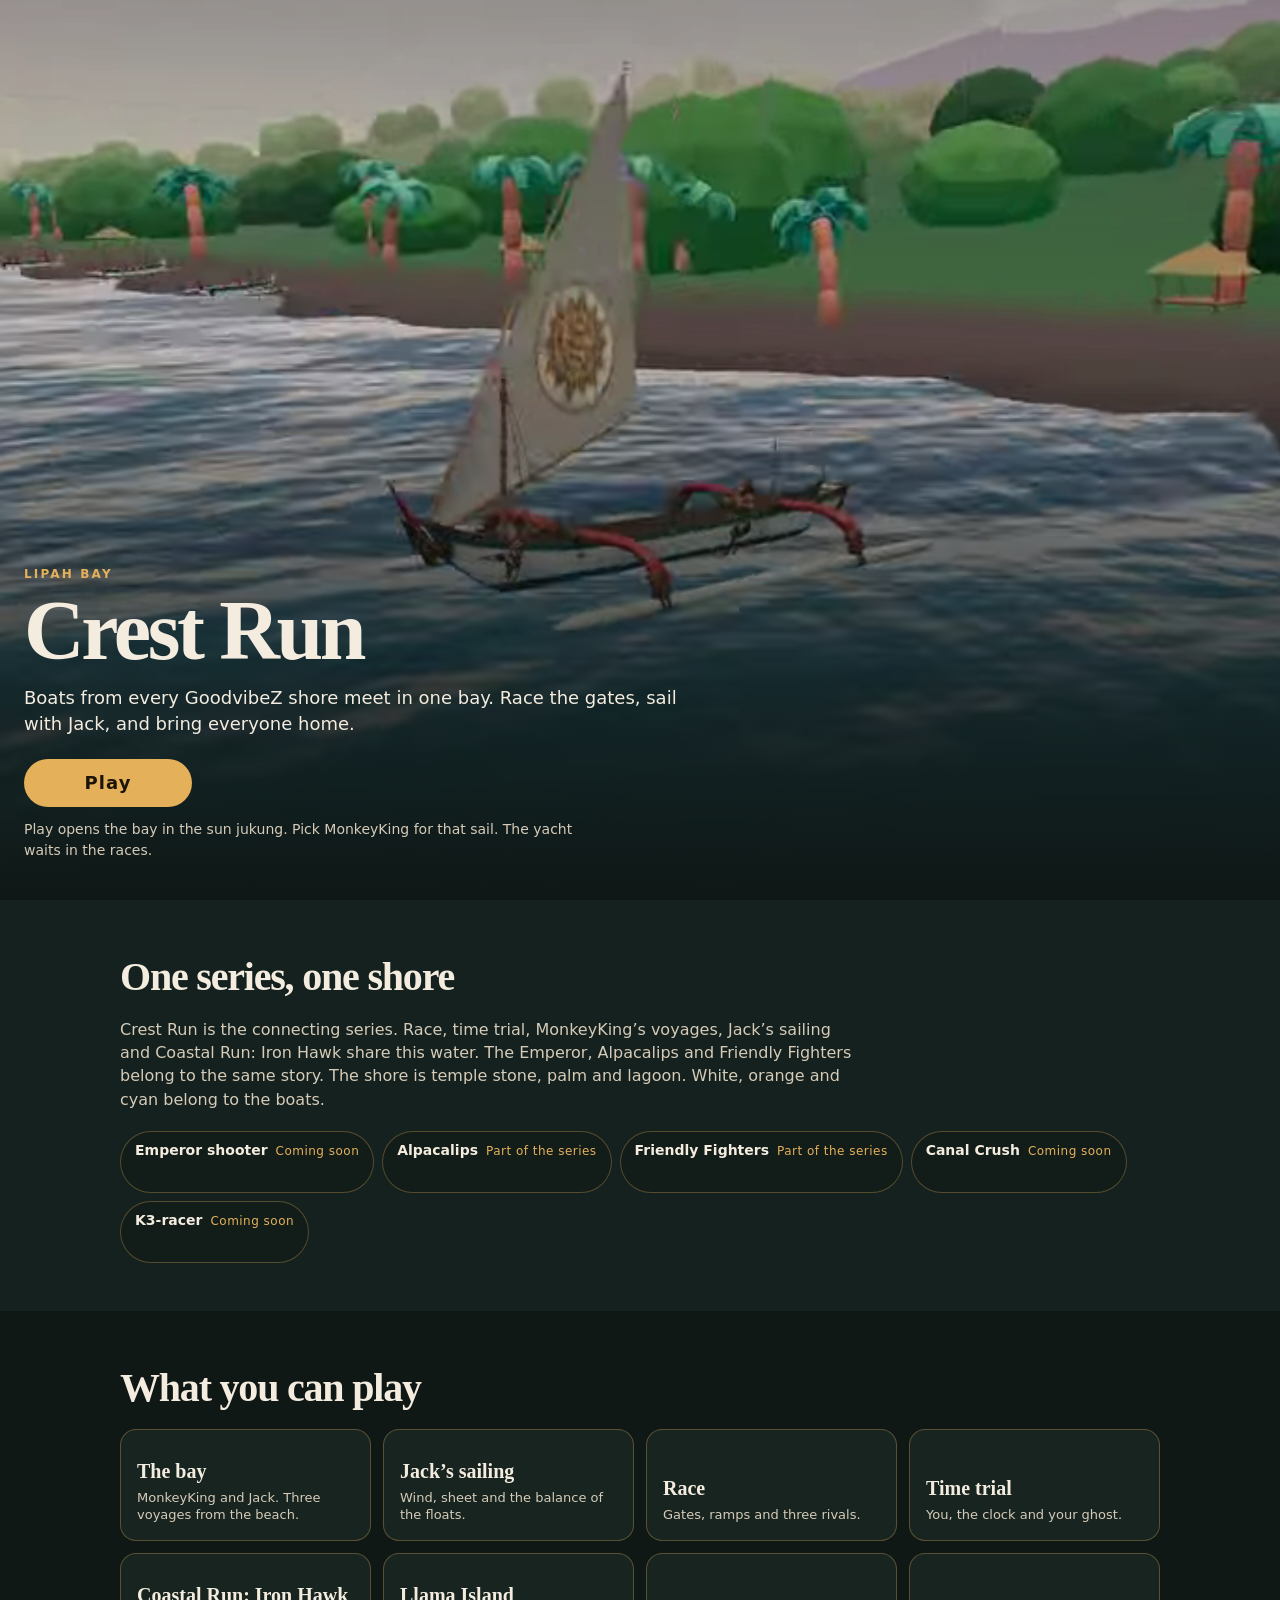
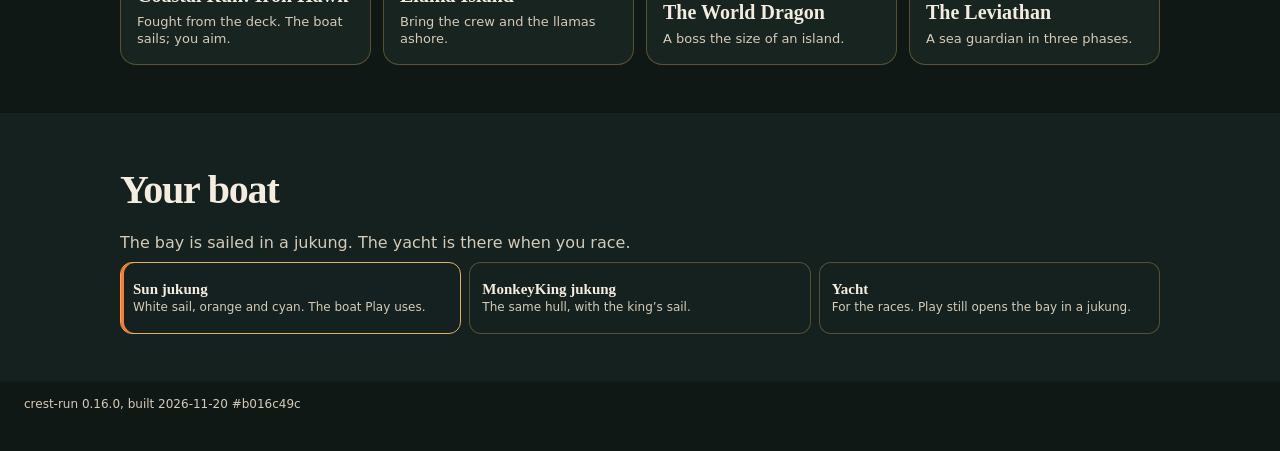
==== commit 4881be4d: "Readable targets for Coastal Run: Iron Hawk (#5) Stacked with P1 deck HUD (#4 @ a53e0af). Reviewed h" ====
--- a/index.html
+++ b/index.html
@@ -48,7 +48,10 @@
   <div id="h-left"><div id="h-steer"><i id="h-knob"></i></div><span id="h-left-label">HOLD: DRIFT</span></div>
   <div id="h-boostbtn"><span>BOOST</span></div>
   <!-- the level on the deck: where the gun points, and the flare (shown in its second half) -->
-  <div id="deck-cross"><i></i></div>
+  <div id="deck-cross"><i></i><b id="deck-range"></b></div>
+  <div id="deck-count"></div>
+  <div id="deck-hawk"><i></i><b>HAWK</b></div>
+  <div id="deck-threats"></div>
   <button id="h-flare" class="hidden" aria-label="Fire a flare"><b>FLARE</b><small id="h-flares">3</small></button>
   <div id="h-deck">
     <p id="h-deck-title">Coastal Run: Iron Hawk</p>
--- a/css/game.css
+++ b/css/game.css
@@ -278,17 +278,52 @@
   #hud.deck #h-deck-goal { font-size: 13px; padding: 6px 10px; }
 }
 @media (max-width: 700px) {
-  /* portrait: the objective sits under the crosshair and clear of the hull panel */
-  #hud.deck #h-deck-goal { bottom: auto; top: 58%; transform: translate(-50%, -50%); width: min(92vw, 340px); }
+  /* portrait: the objective sits below the TOO FAR label and clear of the hull panel */
+  #hud.deck #h-deck-goal { bottom: auto; top: 66%; transform: translate(-50%, -50%); width: min(92vw, 340px); }
 }
 @media (max-height: 420px) {
   /* short landscape: the objective sits under the phase line and above the crosshair, clear of the hull panel */
-  #hud.deck #h-deck-goal { top: calc(108px + var(--st)); bottom: auto; transform: translateX(-50%); width: min(78vw, 560px); }
+  #hud.deck #h-deck-goal { top: calc(108px + var(--st)); bottom: auto; transform: translateX(-50%); width: min(62vw, 420px); }
 }
 #deck-cross { display: none; position: absolute; left: 50%; top: 50%; width: 46px; height: 46px; margin: -23px 0 0 -23px; pointer-events: none; border: 2px solid rgba(255, 255, 255, 0.75); border-radius: 50%; box-shadow: 0 0 6px rgba(0, 0, 0, 0.6); }
 #deck-cross i { position: absolute; left: 50%; top: 50%; width: 6px; height: 6px; margin: -3px 0 0 -3px; border-radius: 50%; background: #fff; }
+#deck-cross.near { border-color: #fff; box-shadow: 0 0 8px rgba(255, 194, 74, 0.85); }
+#deck-cross.near i { background: #ffc24a; }
+#deck-cross.far { border-color: rgba(154, 163, 171, 0.95); box-shadow: 0 0 6px rgba(0, 0, 0, 0.6); }
+#deck-cross.far i { background: #9aa3ab; }
+#deck-range { display: none; position: absolute; left: 50%; top: 54px; transform: translateX(-50%); font-size: 15px; font-weight: 900; letter-spacing: 0.08em; color: #d5dbe2; white-space: nowrap; text-shadow: 0 1px 3px rgba(0, 0, 0, 0.9); }
+#deck-cross.far #deck-range { display: block; }
+#deck-count, #deck-threats { display: none; pointer-events: none; }
+#deck-count { position: absolute; left: 50%; top: calc(50% - 108px); transform: translateX(-50%); min-width: 54px; padding: 2px 12px; box-sizing: border-box; text-align: center; font-size: 40px; font-weight: 900; line-height: 1.1; color: #ffc24a; background: rgba(6, 16, 28, 0.72); border: 2px solid rgba(255, 194, 74, 0.85); border-radius: 12px; }
+#hud.deck #deck-count.on { display: block; }
+/* the race-start 3-2-1-GO stays off the sight, the TOO FAR label and the pass countdown */
+#hud.deck #h-count { left: calc(16px + var(--sl)); top: 34%; right: auto; transform: none; font-size: 72px; line-height: 1; text-align: left; }
+#deck-hawk { display: none; position: absolute; z-index: 3; min-width: 92px; padding: 6px 10px 6px 8px; box-sizing: border-box; transform: translate(-50%, -50%); pointer-events: none; color: #ffc24a; background: rgba(6, 16, 28, 0.88); border: 2px solid #ffc24a; border-radius: 999px; font-weight: 900; letter-spacing: 0.08em; text-align: center; }
+#hud.deck #deck-hawk.on { display: flex; align-items: center; gap: 4px; }
+#deck-hawk i { width: 0; height: 0; border-left: 7px solid transparent; border-right: 7px solid transparent; border-bottom: 16px solid #ffc24a; }
+#deck-hawk b { font-size: 16px; line-height: 1; }
+#deck-threats { position: absolute; inset: 0; overflow: hidden; }
+#hud.deck #deck-threats { display: block; }
+.deck-threat { position: absolute; width: 46px; height: 46px; margin: -23px 0 0 -23px; }
+.deck-threat svg { width: 46px; height: 46px; overflow: visible; filter: drop-shadow(0 1px 3px rgba(0, 0, 0, 0.75)); }
+.deck-threat .track { fill: none; stroke: #7ec8ff; stroke-width: 3; }
+.deck-threat .remain { fill: none; stroke: #ffc24a; stroke-width: 3.5; stroke-linecap: round; transform: rotate(-90deg); transform-origin: 18px 18px; }
+.deck-threat .arrow { fill: #ffc24a; }
 #deck-cross.hit { animation: crosshit 0.14s ease-out; }
 @keyframes crosshit { from { border-color: #ffc24a; transform: scale(1.35); } to { border-color: rgba(255, 255, 255, 0.75); transform: scale(1); } }
+@media (prefers-reduced-motion: reduce) {
+  #deck-cross.hit { animation: none; }
+  #deck-count { transition: none; }
+}
+@media (max-width: 700px), (max-height: 420px) {
+  #deck-range { font-size: 13px; top: 50px; }
+  #deck-count { font-size: 32px; top: calc(50% - 86px); }
+  #hud.deck #h-count { font-size: 56px; top: 18%; }
+}
+@media (max-height: 420px) {
+  #hud.deck #deck-count.on { left: auto; right: calc(12px + var(--sr)); top: 42%; transform: none; }
+  #hud.deck #h-count { top: 46%; font-size: 48px; }
+}
 #h-vr { color: #fff; font-weight: 900; font-size: 15px; letter-spacing: 0.04em; border-color: #ffc24a; } #hud:not(.deck) #h-vr { display: none; }
 #hud.deck #deck-cross { display: block; } #hud.deck #h-msg { top: 23%; font-size: 20px; }
 #hud.deck #bb-hp { display: none; }
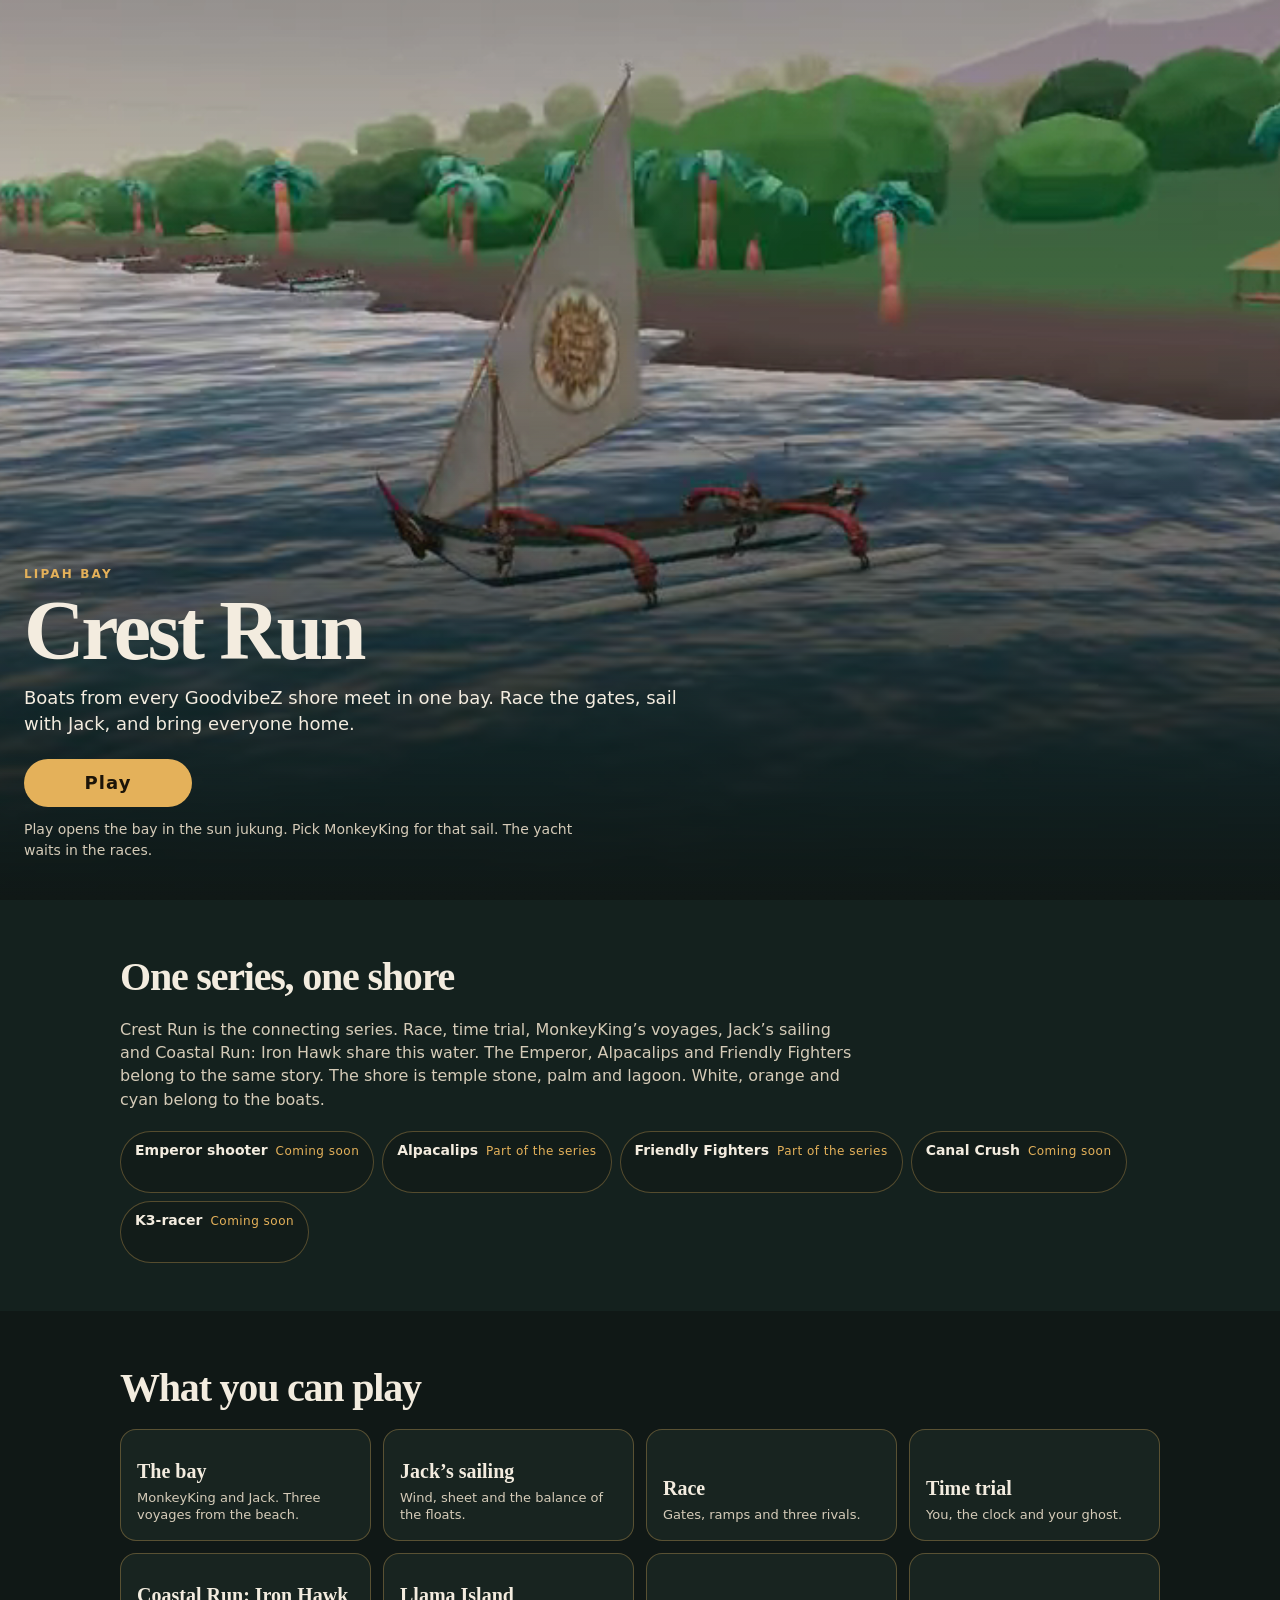
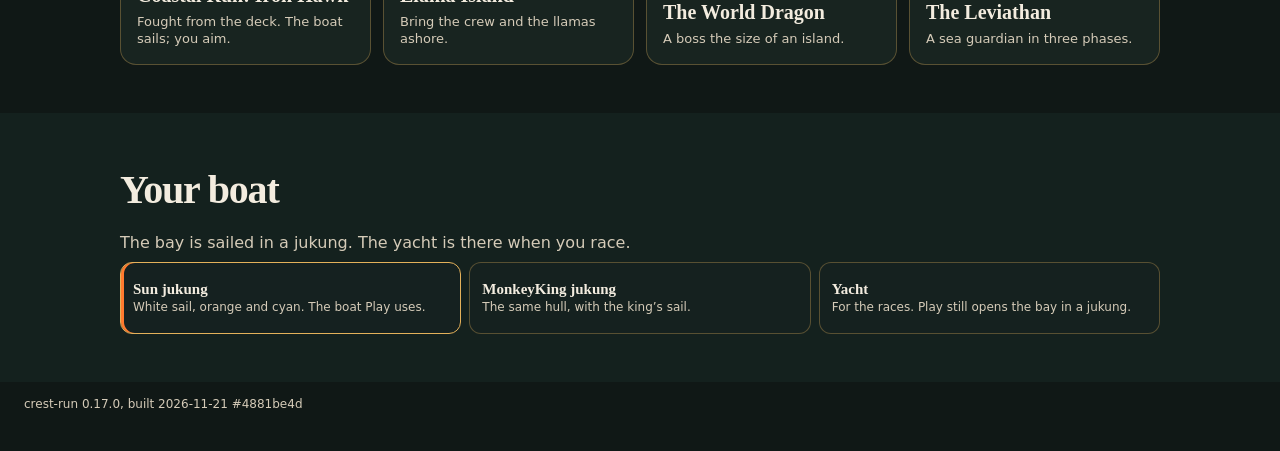
==== commit 61e9af9d: "Stamp main.mjs and cache-bust tags to Crest Run 0.17.0, build 4881be4d Stamp only, no gameplay chang" ====
--- a/index.html
+++ b/index.html
@@ -14,7 +14,7 @@
 <link rel="icon" href="./assets/icon.svg" type="image/svg+xml">
 <link rel="apple-touch-icon" href="./assets/icon-180.png">
 <title>Crest Run</title>
-<link rel="stylesheet" href="./css/game.css?v=b016c49c">
+<link rel="stylesheet" href="./css/game.css?v=4881be4d">
 <script type="importmap">{ "imports": { "three": "./vendor/three-0.186.1/build/three.module.js", "three/addons/": "./vendor/three-0.186.1/examples/jsm/" } }</script>
 </head>
 <body>
@@ -347,6 +347,6 @@
   if (b) { b.classList.remove('hidden'); b.onclick = function () { location.reload(); }; }
 }, true);
 </script>
-<script type="module" src="./src/main.mjs?v=b016c49c"></script>
+<script type="module" src="./src/main.mjs?v=4881be4d"></script>
 </body>
 </html>
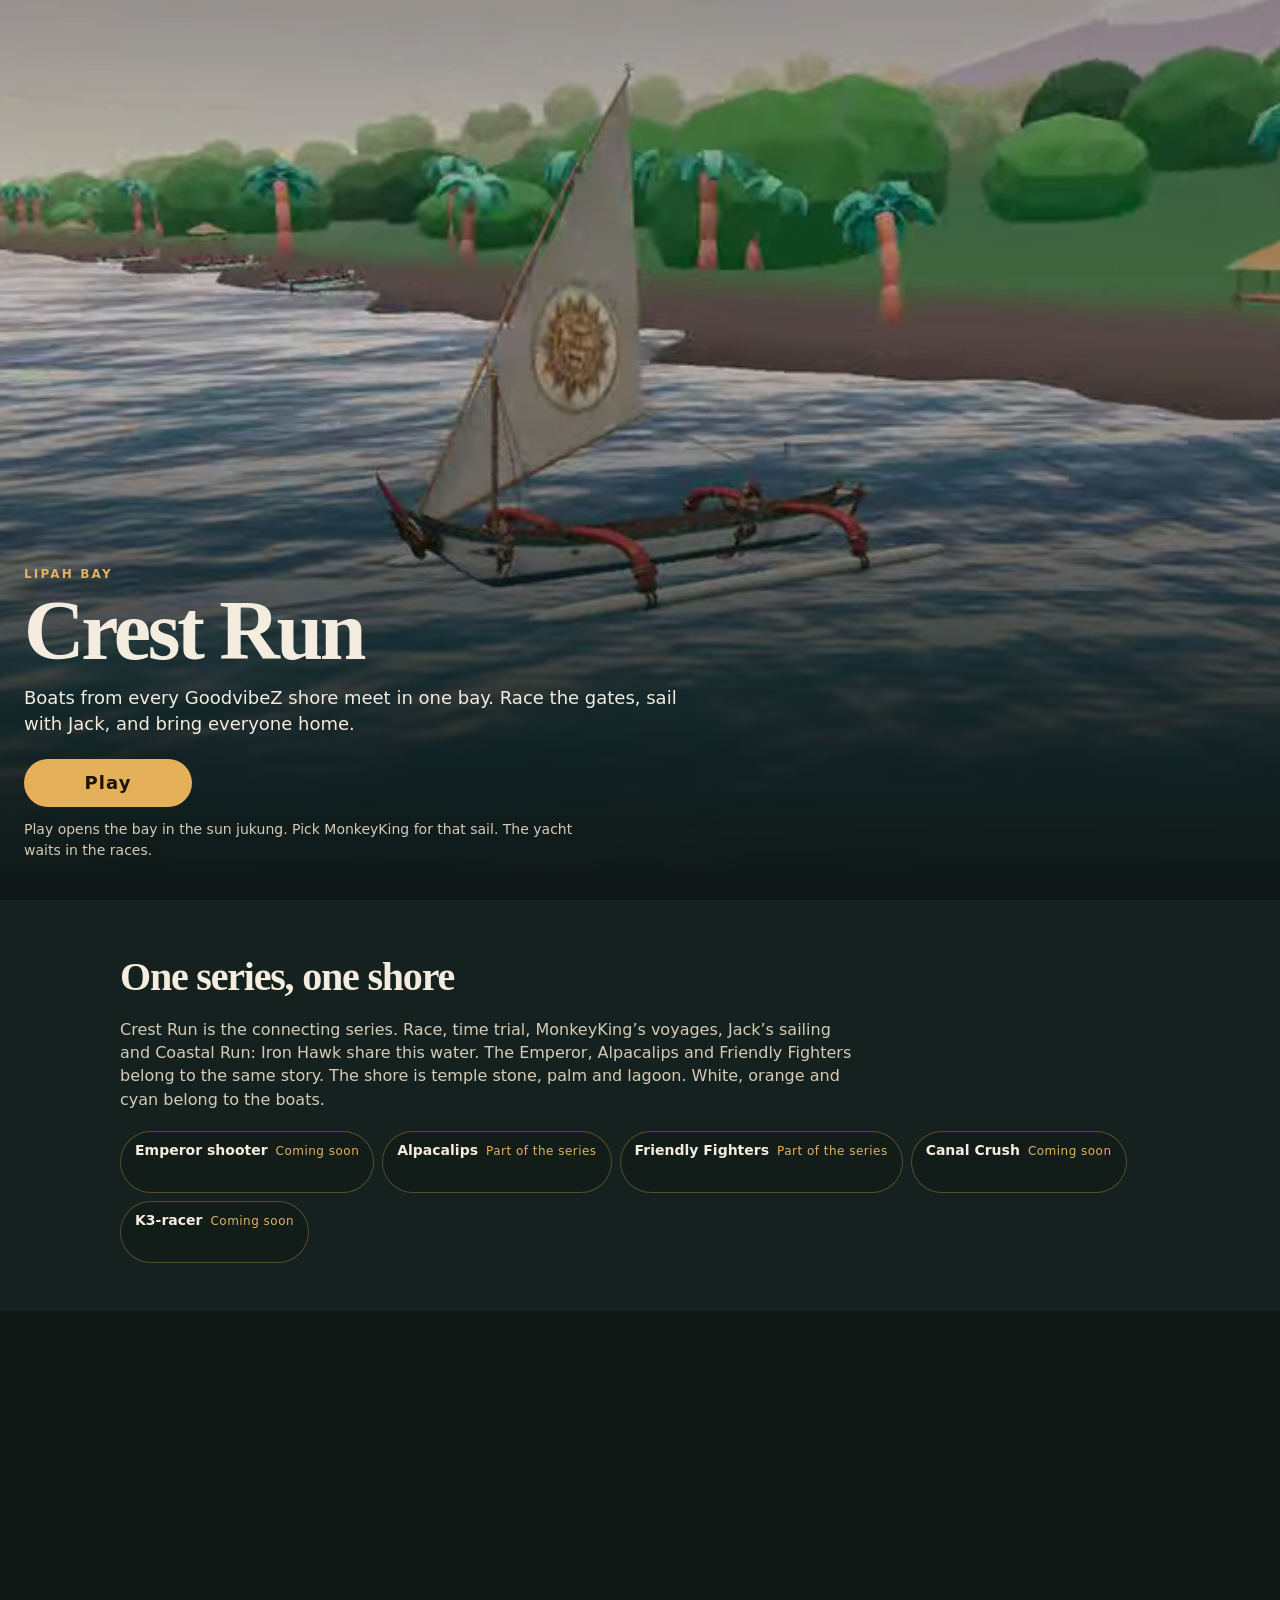
==== commit 40ab1df3: "Add a three-lane helm dodge to the Iron Hawk fight. The boat keeps the ring. Lane changes slide at a" ====
--- a/index.html
+++ b/index.html
@@ -25,6 +25,7 @@
 
 <div id="hud" class="layer hidden" aria-live="off">
   <div id="h-edge"></div>
+  <div id="h-comfort"></div>
   <div id="h-prog"><i id="h-prog-me"></i></div>
   <div id="h-pos"><b id="h-place">1</b><span id="h-of">/4</span><small id="h-lap">LAP 1/2</small></div>
   <div id="h-clock"><b id="h-time">0:00.0</b><small id="h-gap"></small></div>
@@ -59,6 +60,7 @@
     <p id="h-deck-ammo">AMMO 36</p>
     <p id="h-deck-flares">FLARES 0</p>
     <div id="h-deck-armour"><span id="h-deck-armour-label">HAWK ARMOUR ▮▮▮▮</span><i id="h-deck-armour-bar"><b id="h-deck-armour-fill"></b></i></div>
+    <p id="h-deck-lane">LEFT  [MID]  RIGHT</p>
   </div>
   <p id="h-deck-goal"></p>
   <section id="sail-wind" aria-label="Sailing feedback">
@@ -240,6 +242,13 @@
         <label>Reverse tilt<div class="chips" data-set="invert"><button data-v="false">Off</button><button data-v="true">On</button></div></label>
         <label>Camera<div class="chips" data-set="camera"><button data-v="chase">Chase</button><button data-v="high">High</button><button data-v="low">Low</button></div></label>
         <label>Camera motion<div class="chips" data-set="motion"><button data-v="full">Full</button><button data-v="calm">Calm</button></div></label>
+        <label>Screen shake<div class="chips" data-set="shake"><button data-v="on">On</button><button data-v="off">Off</button></div></label>
+        <label><span>Shake strength <b id="set-shake-v">100</b>%</span><input id="set-shake" type="range" min="0" max="100" step="5" value="100"></label>
+        <label>Shake style<div class="chips" data-set="shakeStyle"><button data-v="rig">Deck</button><button data-v="classic">Classic</button></div></label>
+        <label>Comfort vignette<div class="chips" data-set="vignette"><button data-v="on">On</button><button data-v="off">Off</button></div></label>
+        <label><span>Hit flash <b id="set-flash-v">0.15</b></span><input id="set-flash" type="range" min="0" max="0.3" step="0.01" value="0.15"></label>
+        <label>Haptics<div class="chips" data-set="haptics"><button data-v="on">On</button><button data-v="off">Off</button></div></label>
+        <label><span>Haptic strength <b id="set-haptic-v">100</b>%</span><input id="set-haptic" type="range" min="0" max="100" step="5" value="100"></label>
         <label>Sound<div class="chips" data-set="sound"><button data-v="true">On</button><button data-v="false">Off</button></div></label>
         <label>Music<div class="chips" data-set="music"><button data-v="true">On</button><button data-v="false">Off</button></div></label>
         <label>Picture quality<div class="chips" data-set="quality"><button data-v="auto">Auto</button><button data-v="low">Low</button><button data-v="mid">Mid</button><button data-v="high">High</button></div></label>
--- a/css/game.css
+++ b/css/game.css
@@ -207,9 +207,12 @@
 #hud::after { content: ""; position: absolute; left: 0; right: 0; bottom: 0; height: calc(112px + var(--sb)); background: linear-gradient(0deg, rgba(6, 18, 31, 0.6), rgba(6, 18, 31, 0)); }
 #hud > * { z-index: 1; }
 #hud .hbtn { pointer-events: auto; }
-#h-edge { position: absolute; inset: 0; box-shadow: inset 0 0 70px 22px rgba(255, 70, 50, 0.85); opacity: 0; }
-#h-edge.hit { animation: edge 0.4s ease-out; }
-@keyframes edge { 0% { opacity: 0.95; } 100% { opacity: 0; } }
+#h-edge { position: absolute; inset: 0; pointer-events: none; box-shadow: inset 0 0 70px 22px rgba(255, 70, 50, 0.85); opacity: 0; }
+#h-edge.dir { box-shadow: none; background: linear-gradient(var(--hit-angle, 0deg), rgba(255, 70, 50, 0) 46%, rgba(255, 70, 50, 0.22) 74%, rgba(255, 70, 50, 0.88) 100%); }
+#h-edge.hit { animation: edge 250ms ease-out 1; }
+@keyframes edge { 0% { opacity: 0.92; } 100% { opacity: 0; } }
+#h-comfort { position: absolute; inset: 0; pointer-events: none; opacity: 0; background: radial-gradient(ellipse at center, rgba(0, 0, 0, 0) 44%, rgba(0, 0, 0, 0.76) 100%); transition: opacity 250ms ease-out; }
+#h-comfort.on { opacity: var(--comfort, 0.5); }
 #h-prog { position: absolute; left: calc(18% + var(--sl)); right: calc(18% + var(--sr)); top: calc(7px + var(--st)); height: 4px; background: rgba(255, 255, 255, 0.28); border-radius: 2px; }
 #h-prog i { position: absolute; left: 0; top: -3px; width: 10px; height: 10px; margin-left: -5px; border-radius: 50%; background: #fff; border: 2px solid rgba(0, 0, 0, 0.35); box-sizing: border-box; will-change: transform; }
 #h-prog i#h-prog-me { background: var(--gold); width: 14px; height: 14px; top: -5px; margin-left: -7px; z-index: 2; }
@@ -268,6 +271,9 @@
 #h-deck-armour-label { display: block; font-size: 13px; font-weight: 900; letter-spacing: 0.06em; line-height: 1.2; }
 #h-deck-armour-bar { display: block; position: relative; height: 10px; margin-top: 4px; border-radius: 6px; background: rgba(6, 18, 31, 0.6); border: 1px solid rgba(255, 255, 255, 0.45); overflow: hidden; }
 #h-deck-armour-fill { display: block; height: 100%; width: 100%; transform-origin: 0 50%; transform: scaleX(1); background: linear-gradient(90deg, #ff5a4a, #ffd36a); }
+#h-deck-lane { margin-top: 6px; font-size: 12px !important; letter-spacing: 0.08em; color: #9fd6ff; }
+#h-deck-lane.hot { color: #ffc24a; }
+#h-deck-lane.clear { color: #d6ecff; }
 #hud.deck #h-deck-goal { display: block; position: absolute; left: 50%; bottom: calc(148px + var(--sb)); transform: translateX(-50%); width: min(92vw, 720px); margin: 0;
   padding: 8px 14px; box-sizing: border-box; text-align: center; font-size: 16px; font-weight: 800; letter-spacing: 0.04em; line-height: 1.25; color: #fff;
   background: rgba(6, 18, 31, 0.82); border: 1px solid rgba(255, 194, 74, 0.45); border-radius: 999px; opacity: 1; }
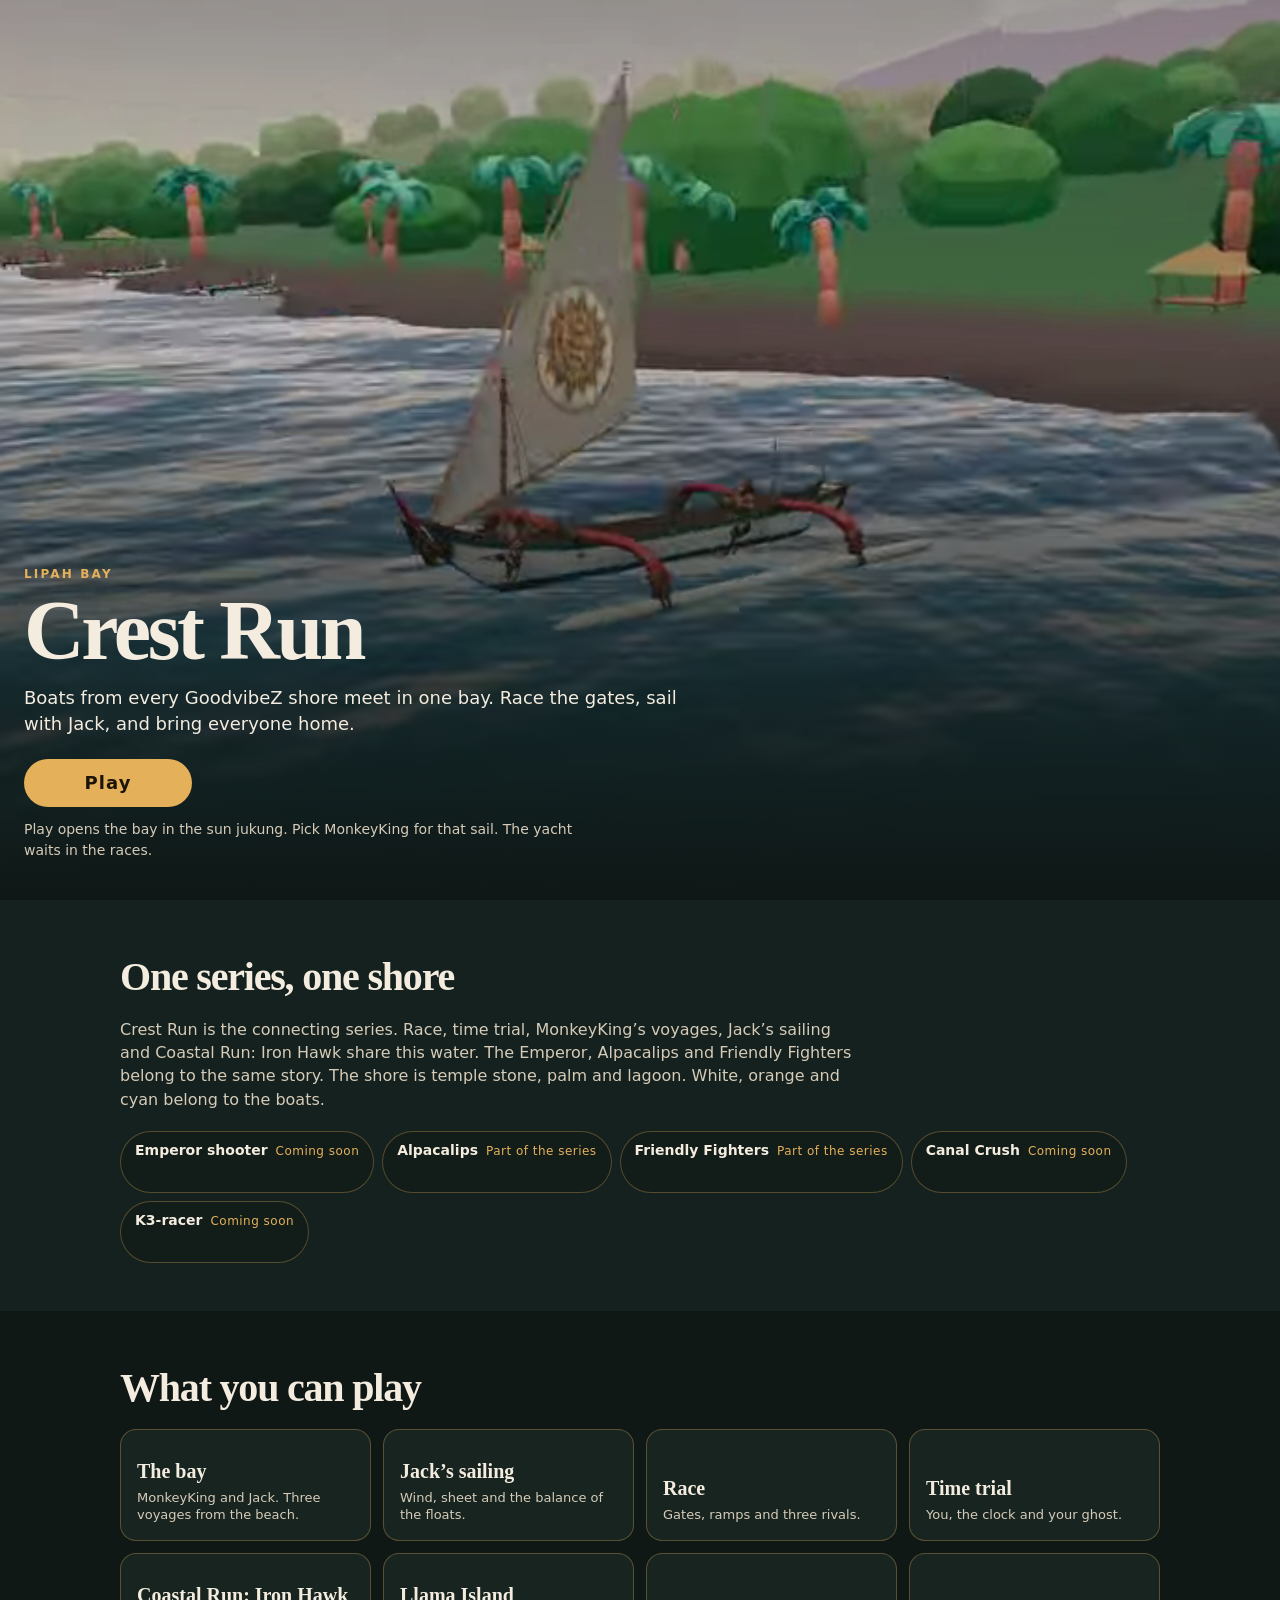
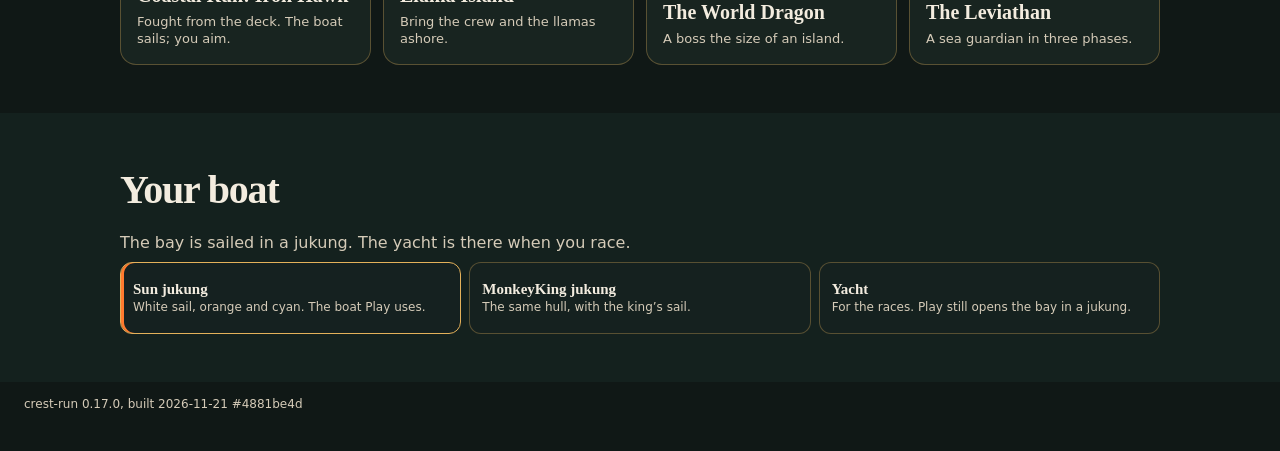
==== commit 5e33d3b3: "Merge pull request #9 from ActionTakers/cursor/haptics-hit-feedback-11be P3 haptics and directional " ====
--- a/index.html
+++ b/index.html
@@ -60,7 +60,6 @@
     <p id="h-deck-ammo">AMMO 36</p>
     <p id="h-deck-flares">FLARES 0</p>
     <div id="h-deck-armour"><span id="h-deck-armour-label">HAWK ARMOUR ▮▮▮▮</span><i id="h-deck-armour-bar"><b id="h-deck-armour-fill"></b></i></div>
-    <p id="h-deck-lane">LEFT  [MID]  RIGHT</p>
   </div>
   <p id="h-deck-goal"></p>
   <section id="sail-wind" aria-label="Sailing feedback">
--- a/css/game.css
+++ b/css/game.css
@@ -271,9 +271,6 @@
 #h-deck-armour-label { display: block; font-size: 13px; font-weight: 900; letter-spacing: 0.06em; line-height: 1.2; }
 #h-deck-armour-bar { display: block; position: relative; height: 10px; margin-top: 4px; border-radius: 6px; background: rgba(6, 18, 31, 0.6); border: 1px solid rgba(255, 255, 255, 0.45); overflow: hidden; }
 #h-deck-armour-fill { display: block; height: 100%; width: 100%; transform-origin: 0 50%; transform: scaleX(1); background: linear-gradient(90deg, #ff5a4a, #ffd36a); }
-#h-deck-lane { margin-top: 6px; font-size: 12px !important; letter-spacing: 0.08em; color: #9fd6ff; }
-#h-deck-lane.hot { color: #ffc24a; }
-#h-deck-lane.clear { color: #d6ecff; }
 #hud.deck #h-deck-goal { display: block; position: absolute; left: 50%; bottom: calc(148px + var(--sb)); transform: translateX(-50%); width: min(92vw, 720px); margin: 0;
   padding: 8px 14px; box-sizing: border-box; text-align: center; font-size: 16px; font-weight: 800; letter-spacing: 0.04em; line-height: 1.25; color: #fff;
   background: rgba(6, 18, 31, 0.82); border: 1px solid rgba(255, 194, 74, 0.45); border-radius: 999px; opacity: 1; }
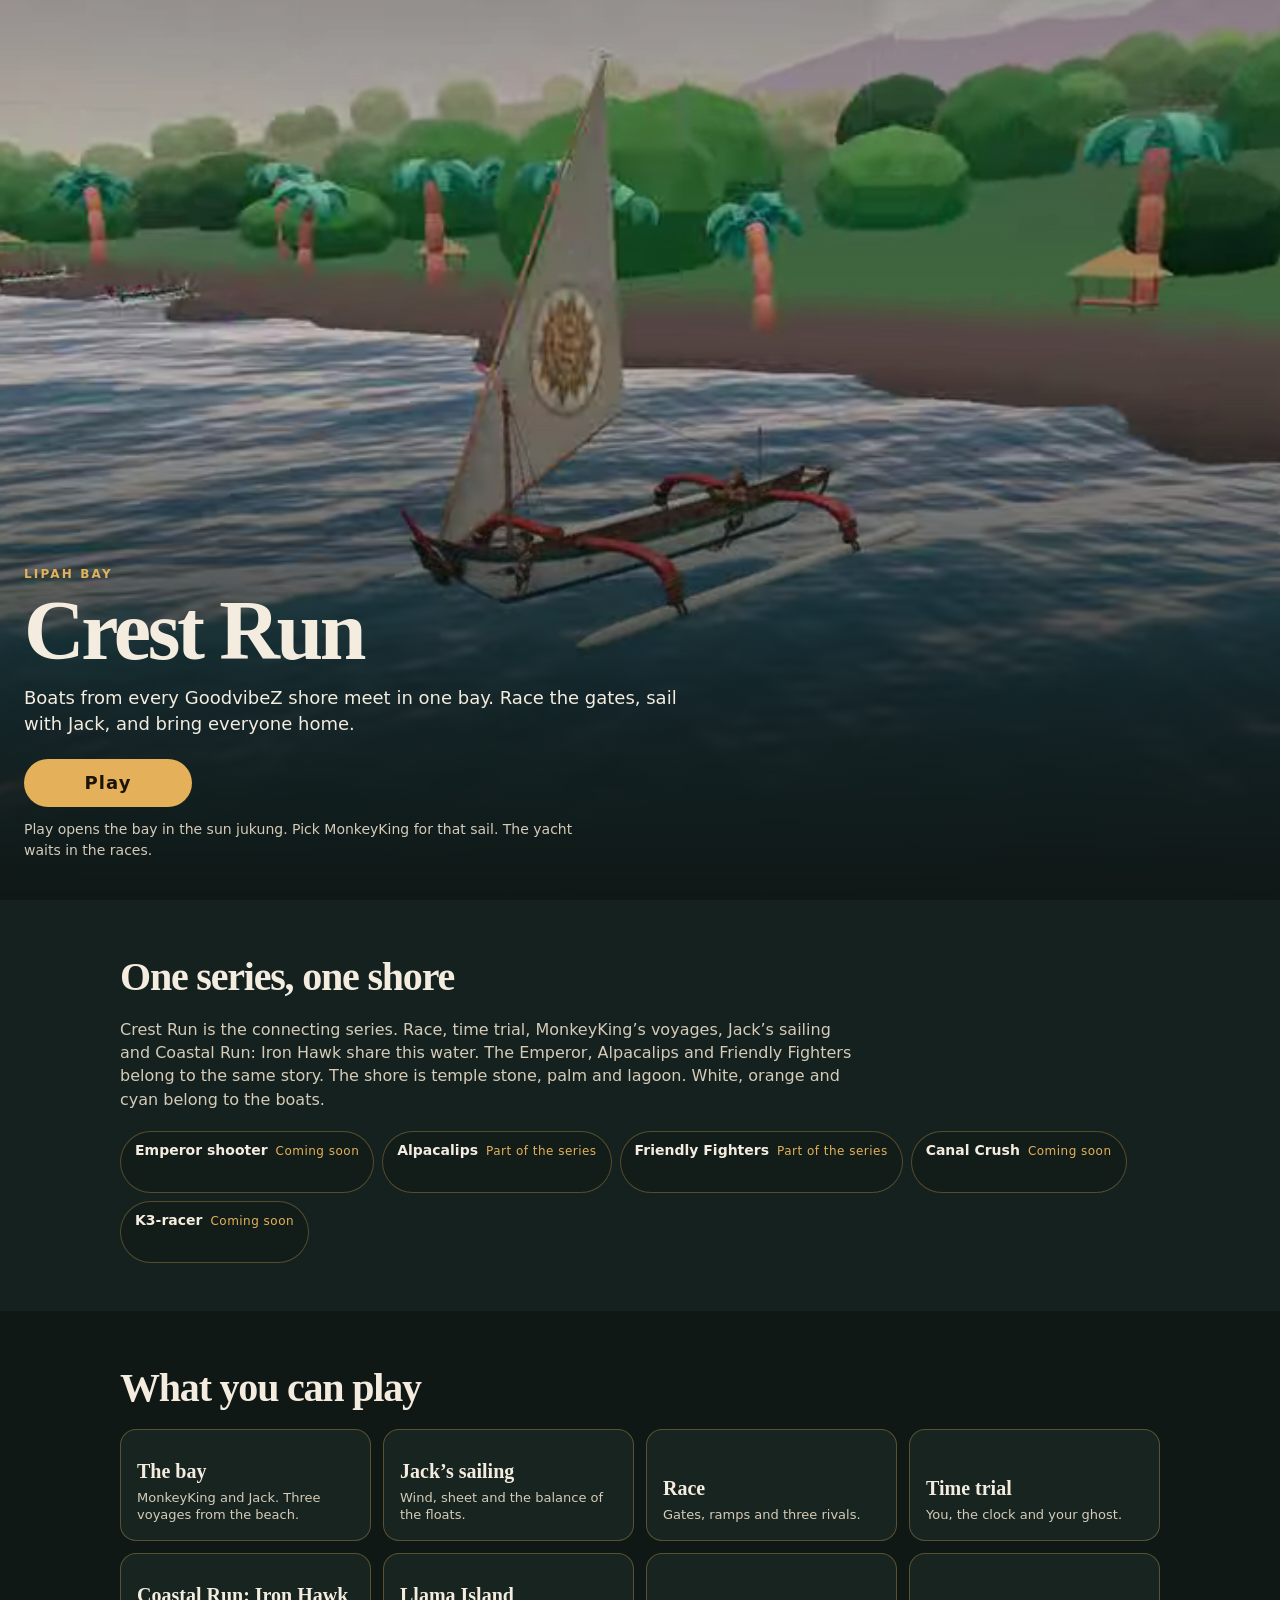
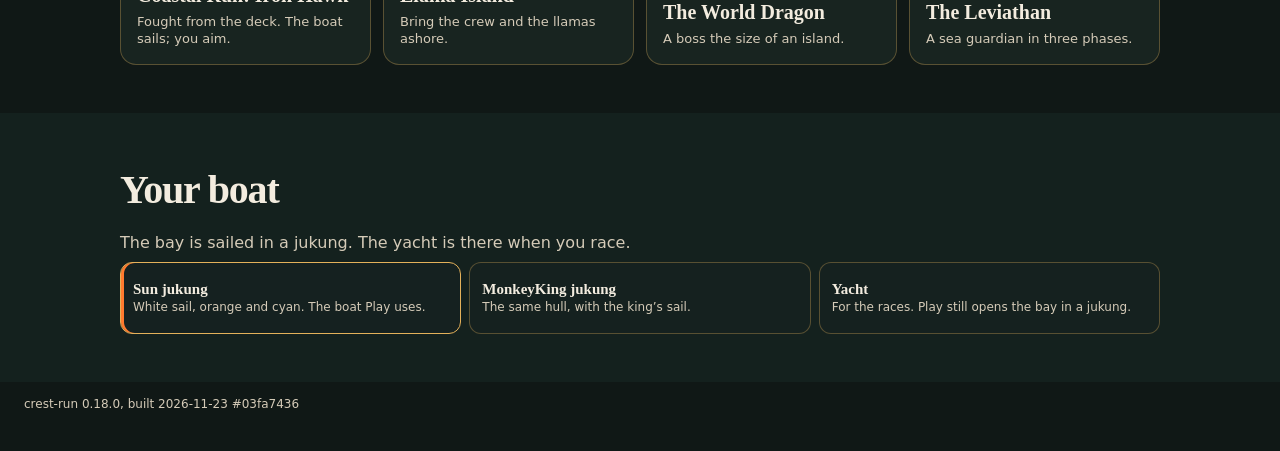
==== commit 198af87d: "Stamp Crest Run 0.18.0, build 03fa7436. Bump the cache-bust tag on every module and page import so b" ====
--- a/index.html
+++ b/index.html
@@ -14,7 +14,7 @@
 <link rel="icon" href="./assets/icon.svg" type="image/svg+xml">
 <link rel="apple-touch-icon" href="./assets/icon-180.png">
 <title>Crest Run</title>
-<link rel="stylesheet" href="./css/game.css?v=4881be4d">
+<link rel="stylesheet" href="./css/game.css?v=03fa7436">
 <script type="importmap">{ "imports": { "three": "./vendor/three-0.186.1/build/three.module.js", "three/addons/": "./vendor/three-0.186.1/examples/jsm/" } }</script>
 </head>
 <body>
@@ -60,6 +60,7 @@
     <p id="h-deck-ammo">AMMO 36</p>
     <p id="h-deck-flares">FLARES 0</p>
     <div id="h-deck-armour"><span id="h-deck-armour-label">HAWK ARMOUR ▮▮▮▮</span><i id="h-deck-armour-bar"><b id="h-deck-armour-fill"></b></i></div>
+    <p id="h-deck-lane">LEFT  [MID]  RIGHT</p>
   </div>
   <p id="h-deck-goal"></p>
   <section id="sail-wind" aria-label="Sailing feedback">
@@ -355,6 +356,6 @@
   if (b) { b.classList.remove('hidden'); b.onclick = function () { location.reload(); }; }
 }, true);
 </script>
-<script type="module" src="./src/main.mjs?v=4881be4d"></script>
+<script type="module" src="./src/main.mjs?v=03fa7436"></script>
 </body>
 </html>
--- a/css/game.css
+++ b/css/game.css
@@ -271,6 +271,9 @@
 #h-deck-armour-label { display: block; font-size: 13px; font-weight: 900; letter-spacing: 0.06em; line-height: 1.2; }
 #h-deck-armour-bar { display: block; position: relative; height: 10px; margin-top: 4px; border-radius: 6px; background: rgba(6, 18, 31, 0.6); border: 1px solid rgba(255, 255, 255, 0.45); overflow: hidden; }
 #h-deck-armour-fill { display: block; height: 100%; width: 100%; transform-origin: 0 50%; transform: scaleX(1); background: linear-gradient(90deg, #ff5a4a, #ffd36a); }
+#h-deck-lane { margin-top: 6px; font-size: 12px !important; letter-spacing: 0.08em; color: #9fd6ff; }
+#h-deck-lane.hot { color: #ffc24a; }
+#h-deck-lane.clear { color: #d6ecff; }
 #hud.deck #h-deck-goal { display: block; position: absolute; left: 50%; bottom: calc(148px + var(--sb)); transform: translateX(-50%); width: min(92vw, 720px); margin: 0;
   padding: 8px 14px; box-sizing: border-box; text-align: center; font-size: 16px; font-weight: 800; letter-spacing: 0.04em; line-height: 1.25; color: #fff;
   background: rgba(6, 18, 31, 0.82); border: 1px solid rgba(255, 194, 74, 0.45); border-radius: 999px; opacity: 1; }
